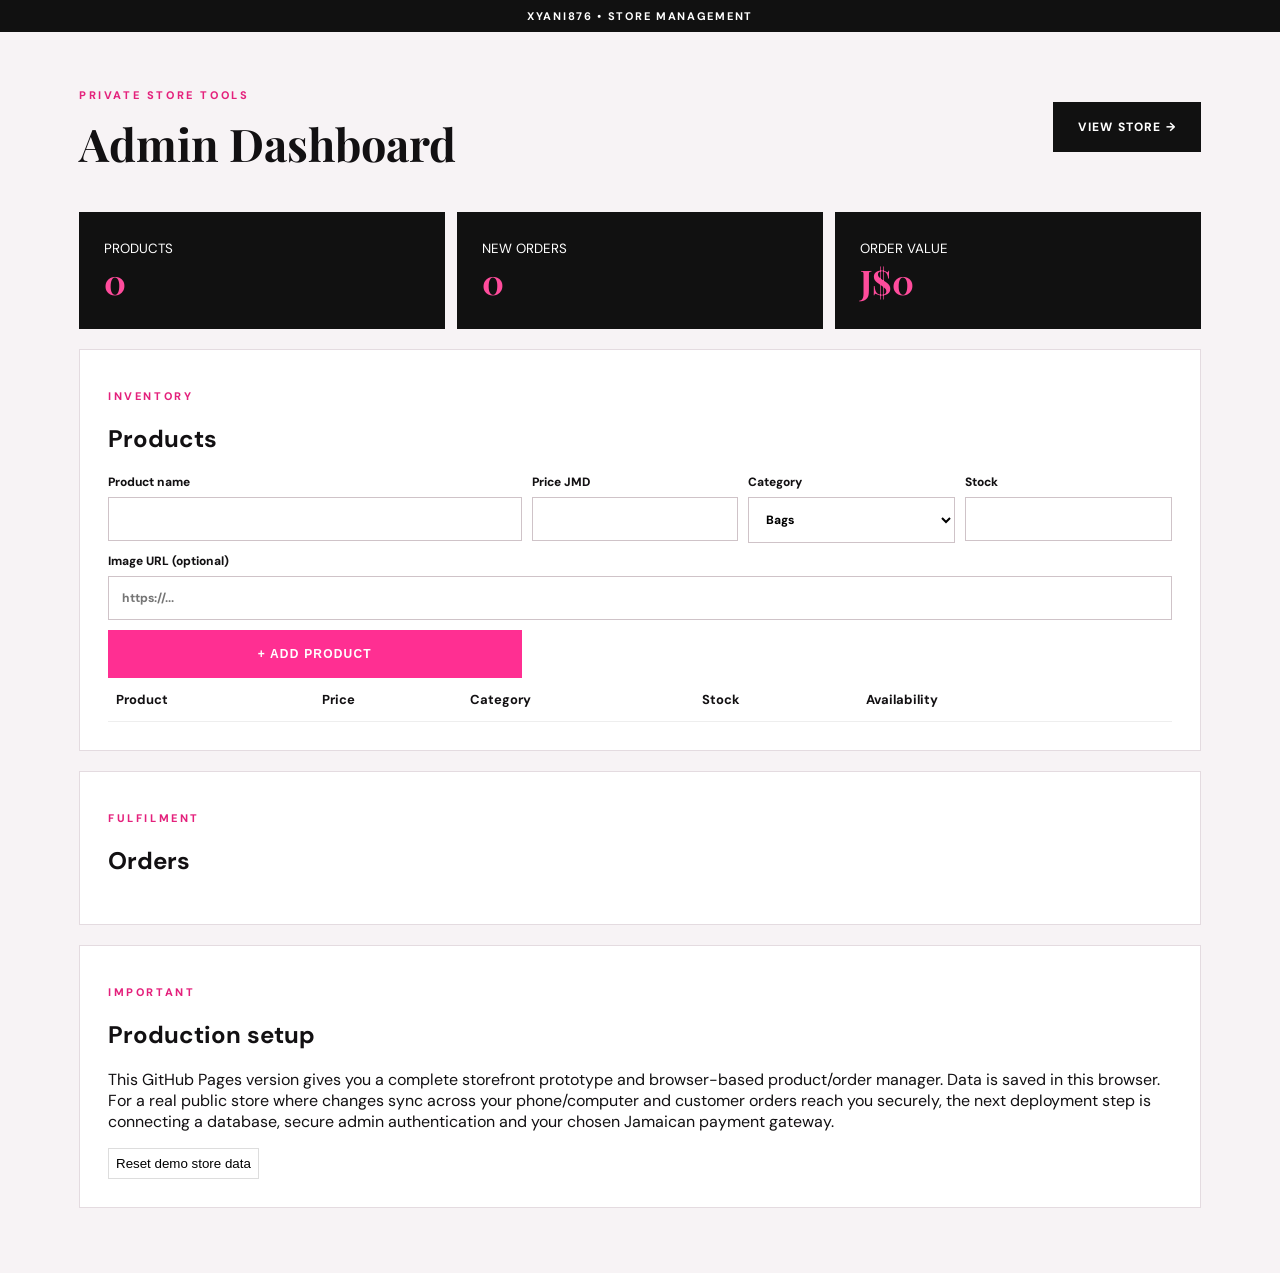
==== admin.html @ e8bf7998 "Add product and order admin dashboard" ====
<!doctype html><html lang="en"><head><meta charset="utf-8"><meta name="viewport" content="width=device-width,initial-scale=1"><title>XYANI876 Store Admin</title><link rel="stylesheet" href="styles.css"><style>body{background:#f7f3f5}.admin{max-width:1250px;margin:auto;padding:45px 5vw}.adminbar{display:flex;justify-content:space-between;align-items:center;margin-bottom:35px}.admin h1{font:700 45px 'Playfair Display';margin:4px 0}.panel{background:#fff;padding:28px;margin:20px 0;border:1px solid #e4dbe0}.stats{display:grid;grid-template-columns:repeat(3,1fr);gap:12px}.stat{background:#111;color:#fff;padding:25px}.stat b{display:block;font:700 34px 'Playfair Display';color:#ff4c9c}.admin table{width:100%;border-collapse:collapse}.admin th,.admin td{text-align:left;padding:13px 8px;border-bottom:1px solid #eee;font-size:13px}.admin button{cursor:pointer}.pink{background:#ff2f92!important}.danger{background:#fff;border:1px solid #ddd;padding:7px}.status{padding:5px 8px;background:#ffe1ed;font-size:10px;font-weight:800}.product-form{display:grid;grid-template-columns:2fr 1fr 1fr 1fr;gap:10px}.product-form label{margin:0}.orders .order{border:1px solid #eee;margin:12px 0;padding:18px}.order-head{display:flex;justify-content:space-between;gap:10px}.order-items{font-size:12px;color:#555}.order select{width:auto}@media(max-width:700px){.stats,.product-form{grid-template-columns:1fr}.tablewrap{overflow:auto}.adminbar{align-items:start;gap:20px;flex-direction:column}}</style></head><body><div class="announcement">XYANI876 • STORE MANAGEMENT</div><div class="admin"><div class="adminbar"><div><p class="eyebrow">PRIVATE STORE TOOLS</p><h1>Admin Dashboard</h1></div><a class="btn" href="index.html">VIEW STORE →</a></div><div class="stats"><div class="stat"><small>PRODUCTS</small><b id="productStat">0</b></div><div class="stat"><small>NEW ORDERS</small><b id="orderStat">0</b></div><div class="stat"><small>ORDER VALUE</small><b id="valueStat">J$0</b></div></div><section class="panel"><p class="eyebrow">INVENTORY</p><h2>Products</h2><form id="productForm" class="product-form"><label>Product name<input name="name" required></label><label>Price JMD<input name="price" type="number" min="0" required></label><label>Category<select name="category"><option>Bags</option><option>Accessories</option></select></label><label>Stock<input name="stock" type="number" min="0" required></label><label style="grid-column:1/-1">Image URL (optional)<input name="image" placeholder="https://..."></label><button class="btn pink" type="submit">+ ADD PRODUCT</button></form><div class="tablewrap"><table><thead><tr><th>Product</th><th>Price</th><th>Category</th><th>Stock</th><th>Availability</th><th></th></tr></thead><tbody id="productRows"></tbody></table></div></section><section class="panel orders"><p class="eyebrow">FULFILMENT</p><h2>Orders</h2><div id="orders"></div></section><section class="panel"><p class="eyebrow">IMPORTANT</p><h2>Production setup</h2><p>This GitHub Pages version gives you a complete storefront prototype and browser-based product/order manager. Data is saved in this browser. For a real public store where changes sync across your phone/computer and customer orders reach you securely, the next deployment step is connecting a database, secure admin authentication and your chosen Jamaican payment gateway.</p><button id="reset" class="danger">Reset demo store data</button></section></div><script src="admin.js"></script></body></html>
---- styles.css ----
@import url('https://fonts.googleapis.com/css2?family=DM+Sans:wght@400;500;600;700&family=Playfair+Display:ital,wght@0,700;1,700&display=swap');*{box-sizing:border-box}html{scroll-behavior:smooth}body{margin:0;background:#fff8fb;color:#121012;font-family:'DM Sans',sans-serif}.announcement{background:#111;color:#fff;text-align:center;padding:9px;font-size:11px;font-weight:700;letter-spacing:1.7px}header{height:82px;display:flex;align-items:center;justify-content:space-between;padding:0 5vw;border-bottom:1px solid #eadde3;background:rgba(255,248,251,.92);backdrop-filter:blur(16px);position:sticky;top:0;z-index:20}.brand{text-decoration:none;color:#111;display:flex;flex-direction:column;line-height:.9}.brand span{font-family:'Playfair Display';font-style:italic;font-size:25px;font-weight:700}.brand small{font-size:8px;letter-spacing:5px;color:#ff2f92;margin-top:8px}nav{display:flex;gap:32px}nav a,footer a{color:inherit;text-decoration:none;font-size:13px;font-weight:700}.iconbtn{border:1px solid #111;background:transparent;border-radius:99px;padding:11px 18px;font-weight:700}.iconbtn b{background:#ff2f92;color:white;border-radius:50%;padding:3px 7px;margin-left:5px}.hero{min-height:670px;display:grid;grid-template-columns:1fr 1fr;overflow:hidden;background:linear-gradient(115deg,#fff7fa 0 52%,#ffc3dd 52%);position:relative}.hero-copy{padding:120px 8vw;z-index:2}.eyebrow{font-size:11px;font-weight:800;letter-spacing:2.6px;color:#e4217c}.hero h1{font-family:'Playfair Display';font-size:clamp(65px,8vw,120px);line-height:.78;margin:24px 0 38px;letter-spacing:-6px}.hero h1 em{color:#ff2f92}.hero-copy>p:not(.eyebrow){max-width:480px;font-size:17px;line-height:1.7}.btn{display:inline-block;background:#111;color:#fff;text-decoration:none;border:0;padding:17px 25px;font-weight:800;font-size:12px;letter-spacing:1.2px;cursor:pointer}.btn:hover{background:#ff2f92}.hero-art{display:flex;align-items:center;justify-content:center;position:relative}.orb{width:460px;height:460px;border-radius:50%;background:linear-gradient(145deg,#ff69ac,#f70b76);box-shadow:0 40px 100px #c5146060}.bag-graphic{width:290px;height:240px;border-radius:28px 28px 70px 70px;background:#111;color:#ff2f92;position:absolute;display:flex;align-items:center;justify-content:center;font-family:'Playfair Display';font-style:italic;font-size:80px;box-shadow:0 30px 50px #5c002f55;transform:rotate(-8deg)}.bag-graphic:before{content:'';position:absolute;width:145px;height:90px;border:18px solid #111;border-bottom:0;border-radius:90px 90px 0 0;top:-80px}.float-tag{position:absolute;right:8%;top:18%;background:#fff;border-radius:50%;width:110px;height:110px;display:flex;align-items:center;justify-content:center;text-align:center;font-weight:900;font-size:12px;transform:rotate(10deg)}.ticker{background:#ff2f92;color:white;overflow:hidden;padding:15px 0;white-space:nowrap;font-family:'Playfair Display';font-style:italic;font-size:20px}.ticker div{animation:move 18s linear infinite}@keyframes move{to{transform:translateX(-50%)}}.shop,.delivery,.feature,.about{padding:100px 7vw}.section-head{display:flex;align-items:end;justify-content:space-between;margin-bottom:45px}.section-head h2,.delivery h2,.feature h2,.about h2{font-family:'Playfair Display';font-size:clamp(38px,5vw,66px);margin:8px 0}.filters{display:flex;gap:8px}.chip{border:1px solid #d9cbd1;border-radius:99px;padding:10px 16px;background:white;cursor:pointer}.chip.active{background:#111;color:#fff}.product-grid{display:grid;grid-template-columns:repeat(4,1fr);gap:22px}.product-card{position:relative}.product-image{height:390px;background:linear-gradient(145deg,#ffe1ed,#f7b3d1);display:flex;align-items:center;justify-content:center;overflow:hidden;position:relative}.product-image img{width:100%;height:100%;object-fit:cover}.placeholder-bag{width:160px;height:125px;background:#111;border-radius:15px 15px 45px 45px;color:#ff2f92;display:grid;place-items:center;font:italic 45px 'Playfair Display';box-shadow:0 20px 35px #a02d6055}.product-info{padding:17px 2px}.product-info h3{font:700 21px 'Playfair Display';margin:0 0 6px}.product-meta{display:flex;justify-content:space-between;align-items:center}.product-price{font-weight:800}.add{border:0;background:#111;color:#fff;border-radius:50%;width:38px;height:38px;font-size:20px;cursor:pointer}.badge{position:absolute;top:12px;left:12px;background:#fff;padding:7px 10px;font-size:10px;font-weight:900;letter-spacing:1px;z-index:2}.sold .product-image{filter:grayscale(1);opacity:.65}.sold .add{background:#aaa;cursor:not-allowed}.feature{background:#111;color:#fff;display:grid;grid-template-columns:.8fr 1.2fr;gap:80px}.feature .eyebrow{color:#ff63aa}.feature-grid{display:grid;grid-template-columns:repeat(3,1fr);gap:18px}.feature article{border-top:1px solid #555;padding-top:25px}.feature article b{color:#ff2f92}.feature article h3{font-family:'Playfair Display';font-size:24px}.feature article p{color:#bbb;line-height:1.6}.delivery{text-align:center}.delivery>h2{margin-bottom:50px}.delivery-cards{display:grid;grid-template-columns:repeat(3,1fr);gap:18px;text-align:left}.delivery-cards>div{background:#fff;border:1px solid #eadde3;padding:38px;min-height:220px}.delivery-cards span{font-size:30px}.delivery-cards h3{font-family:'Playfair Display';font-size:25px}.delivery-cards p{color:#655c60;line-height:1.6}.about{background:#ffd1e4;display:grid;grid-template-columns:.8fr 1.2fr;gap:8vw;align-items:center}.bigmark{font:italic 150px 'Playfair Display';color:#ff2f92;text-shadow:8px 8px 0 #111}.about p:not(.eyebrow){line-height:1.8;max-width:700px}.textlink{color:#111;font-weight:800;font-size:12px}footer{padding:45px 7vw;background:#ff2f92;color:#fff;display:flex;align-items:center;justify-content:space-between}.drawer{position:fixed;right:-480px;top:0;width:min(460px,100%);height:100vh;background:#fff;z-index:50;transition:.35s;padding:28px;display:flex;flex-direction:column}.drawer.open{right:0}.drawer-head{display:flex;justify-content:space-between;align-items:center;border-bottom:1px solid #ddd}.drawer-head h2{font-family:'Playfair Display';font-size:35px}.drawer-head button,.modal-close{border:0;background:none;font-size:32px;cursor:pointer}.overlay{position:fixed;inset:0;background:#0008;z-index:40;opacity:0;pointer-events:none;transition:.3s}.overlay.open{opacity:1;pointer-events:auto}#cartItems{overflow:auto;flex:1}.cart-item{display:grid;grid-template-columns:70px 1fr auto;gap:14px;padding:18px 0;border-bottom:1px solid #eee}.cart-thumb{background:#ffd1e4;height:70px;display:grid;place-items:center;font-family:'Playfair Display';font-weight:700}.cart-item h4{margin:5px 0}.cart-item small{color:#777}.remove{border:0;background:none;cursor:pointer}.cart-bottom{border-top:1px solid #ddd;padding-top:20px}.total{display:flex;justify-content:space-between;font-size:20px;margin-bottom:18px}.wide{width:100%}dialog{border:0;padding:0;width:min(720px,94%);max-height:92vh;overflow:auto;box-shadow:0 30px 100px #0005}dialog::backdrop{background:#000b}#checkoutContent{padding:40px}.modal-close{position:absolute;right:20px;top:15px}#checkoutContent h2{font:700 42px 'Playfair Display';margin:5px 0 25px}label{display:block;font-size:12px;font-weight:800;margin:14px 0}input,select,textarea{width:100%;margin-top:7px;padding:13px;border:1px solid #cfc3c8;background:white;font:inherit}.two{display:grid;grid-template-columns:1fr 1fr;gap:12px}.hidden{display:none}.checkout-summary{background:#fff3f8;padding:15px;margin:18px 0;font-size:13px}.fine{font-size:10px;color:#777;line-height:1.5}.toast{position:fixed;bottom:25px;left:50%;transform:translate(-50%,100px);background:#111;color:#fff;padding:13px 20px;z-index:100;transition:.3s}.toast.show{transform:translate(-50%,0)}@media(max-width:900px){nav{display:none}.hero{grid-template-columns:1fr;background:linear-gradient(#fff7fa 0 55%,#ffc3dd 55%)}.hero-copy{padding:70px 7vw 45px}.hero-art{height:430px}.orb{width:320px;height:320px}.bag-graphic{width:220px;height:180px}.product-grid{grid-template-columns:repeat(2,1fr)}.product-image{height:300px}.feature,.about{grid-template-columns:1fr}.feature-grid,.delivery-cards{grid-template-columns:1fr}.bigmark{font-size:100px}.section-head{align-items:start;flex-direction:column;gap:20px}footer{gap:25px;flex-direction:column;text-align:center}}@media(max-width:520px){header{height:68px}.hero h1{font-size:64px;letter-spacing:-4px}.hero-art{height:360px}.product-grid{gap:10px}.product-image{height:235px}.product-info h3{font-size:17px}.shop,.delivery,.feature,.about{padding:70px 5vw}.two{grid-template-columns:1fr}#checkoutContent{padding:30px 20px}.filters{overflow:auto;width:100%}}
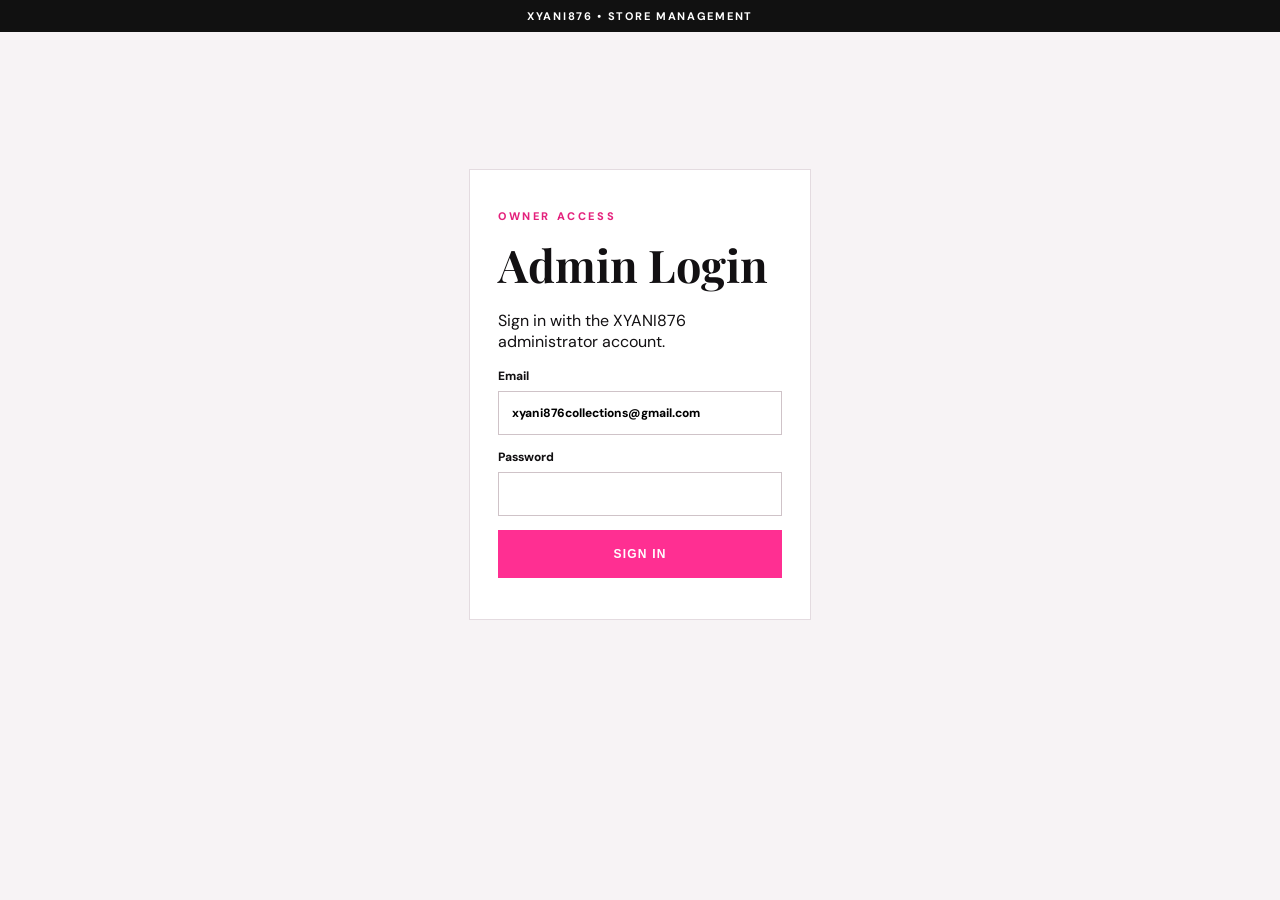
==== commit 63e87e7c: "Add secure Supabase admin login UI" ====
--- a/admin.html
+++ b/admin.html
@@ -1 +1 @@
-<!doctype html><html lang="en"><head><meta charset="utf-8"><meta name="viewport" content="width=device-width,initial-scale=1"><title>XYANI876 Store Admin</title><link rel="stylesheet" href="styles.css"><style>body{background:#f7f3f5}.admin{max-width:1250px;margin:auto;padding:45px 5vw}.adminbar{display:flex;justify-content:space-between;align-items:center;margin-bottom:35px}.admin h1{font:700 45px 'Playfair Display';margin:4px 0}.panel{background:#fff;padding:28px;margin:20px 0;border:1px solid #e4dbe0}.stats{display:grid;grid-template-columns:repeat(3,1fr);gap:12px}.stat{background:#111;color:#fff;padding:25px}.stat b{display:block;font:700 34px 'Playfair Display';color:#ff4c9c}.admin table{width:100%;border-collapse:collapse}.admin th,.admin td{text-align:left;padding:13px 8px;border-bottom:1px solid #eee;font-size:13px}.admin button{cursor:pointer}.pink{background:#ff2f92!important}.danger{background:#fff;border:1px solid #ddd;padding:7px}.status{padding:5px 8px;background:#ffe1ed;font-size:10px;font-weight:800}.product-form{display:grid;grid-template-columns:2fr 1fr 1fr 1fr;gap:10px}.product-form label{margin:0}.orders .order{border:1px solid #eee;margin:12px 0;padding:18px}.order-head{display:flex;justify-content:space-between;gap:10px}.order-items{font-size:12px;color:#555}.order select{width:auto}@media(max-width:700px){.stats,.product-form{grid-template-columns:1fr}.tablewrap{overflow:auto}.adminbar{align-items:start;gap:20px;flex-direction:column}}</style></head><body><div class="announcement">XYANI876 • STORE MANAGEMENT</div><div class="admin"><div class="adminbar"><div><p class="eyebrow">PRIVATE STORE TOOLS</p><h1>Admin Dashboard</h1></div><a class="btn" href="index.html">VIEW STORE →</a></div><div class="stats"><div class="stat"><small>PRODUCTS</small><b id="productStat">0</b></div><div class="stat"><small>NEW ORDERS</small><b id="orderStat">0</b></div><div class="stat"><small>ORDER VALUE</small><b id="valueStat">J$0</b></div></div><section class="panel"><p class="eyebrow">INVENTORY</p><h2>Products</h2><form id="productForm" class="product-form"><label>Product name<input name="name" required></label><label>Price JMD<input name="price" type="number" min="0" required></label><label>Category<select name="category"><option>Bags</option><option>Accessories</option></select></label><label>Stock<input name="stock" type="number" min="0" required></label><label style="grid-column:1/-1">Image URL (optional)<input name="image" placeholder="https://..."></label><button class="btn pink" type="submit">+ ADD PRODUCT</button></form><div class="tablewrap"><table><thead><tr><th>Product</th><th>Price</th><th>Category</th><th>Stock</th><th>Availability</th><th></th></tr></thead><tbody id="productRows"></tbody></table></div></section><section class="panel orders"><p class="eyebrow">FULFILMENT</p><h2>Orders</h2><div id="orders"></div></section><section class="panel"><p class="eyebrow">IMPORTANT</p><h2>Production setup</h2><p>This GitHub Pages version gives you a complete storefront prototype and browser-based product/order manager. Data is saved in this browser. For a real public store where changes sync across your phone/computer and customer orders reach you securely, the next deployment step is connecting a database, secure admin authentication and your chosen Jamaican payment gateway.</p><button id="reset" class="danger">Reset demo store data</button></section></div><script src="admin.js"></script></body></html>+<!doctype html><html lang="en"><head><meta charset="utf-8"><meta name="viewport" content="width=device-width,initial-scale=1"><title>XYANI876 Store Admin</title><link rel="stylesheet" href="styles.css"><style>body{background:#f7f3f5}.admin{max-width:1250px;margin:auto;padding:45px 5vw}.adminbar{display:flex;justify-content:space-between;align-items:center;margin-bottom:35px}.admin h1{font:700 45px 'Playfair Display';margin:4px 0}.panel{background:#fff;padding:28px;margin:20px 0;border:1px solid #e4dbe0}.stats{display:grid;grid-template-columns:repeat(3,1fr);gap:12px}.stat{background:#111;color:#fff;padding:25px}.stat b{display:block;font:700 34px 'Playfair Display';color:#ff4c9c}.admin table{width:100%;border-collapse:collapse}.admin th,.admin td{text-align:left;padding:13px 8px;border-bottom:1px solid #eee;font-size:13px}.admin button{cursor:pointer}.pink{background:#ff2f92!important}.danger{background:#fff;border:1px solid #ddd;padding:7px}.status{padding:5px 8px;background:#ffe1ed;font-size:10px;font-weight:800}.product-form{display:grid;grid-template-columns:2fr 1fr 1fr 1fr;gap:10px}.product-form label{margin:0}.orders .order{border:1px solid #eee;margin:12px 0;padding:18px}.order-head{display:flex;justify-content:space-between;gap:10px}.order-items{font-size:12px;color:#555}.order select{width:auto}.login{max-width:470px;margin:8vh auto}.hidden-admin{display:none}.session{display:flex;gap:12px;align-items:center;flex-wrap:wrap}.error{color:#b0004f;font-size:13px}@media(max-width:700px){.stats,.product-form{grid-template-columns:1fr}.tablewrap{overflow:auto}.adminbar{align-items:start;gap:20px;flex-direction:column}}</style></head><body><div class="announcement">XYANI876 • STORE MANAGEMENT</div><section id="loginView" class="admin login"><div class="panel"><p class="eyebrow">OWNER ACCESS</p><h1>Admin Login</h1><p>Sign in with the XYANI876 administrator account.</p><form id="loginForm"><label>Email<input name="email" type="email" value="xyani876collections@gmail.com" required></label><label>Password<input name="password" type="password" required></label><button class="btn pink wide" type="submit">SIGN IN</button><p id="loginError" class="error"></p></form></div></section><div id="adminView" class="admin hidden-admin"><div class="adminbar"><div><p class="eyebrow">PRIVATE STORE TOOLS</p><h1>Admin Dashboard</h1><div class="session"><small id="adminEmail"></small><button id="logout" class="danger">Sign out</button></div></div><a class="btn" href="index.html">VIEW STORE →</a></div><div class="stats"><div class="stat"><small>PRODUCTS</small><b id="productStat">0</b></div><div class="stat"><small>NEW ORDERS</small><b id="orderStat">0</b></div><div class="stat"><small>ORDER VALUE</small><b id="valueStat">J$0</b></div></div><section class="panel"><p class="eyebrow">LIVE INVENTORY</p><h2>Products</h2><form id="productForm" class="product-form"><label>Product name<input name="name" required></label><label>Price JMD<input name="price" type="number" min="0" required></label><label>Category<select name="category"><option>Bags</option><option>Accessories</option></select></label><label>Stock<input name="stock" type="number" min="0" required></label><label style="grid-column:1/-1">Image URL<input name="image" placeholder="https://..."></label><button class="btn pink" type="submit">+ ADD PRODUCT</button></form><div class="tablewrap"><table><thead><tr><th>Product</th><th>Price</th><th>Category</th><th>Stock</th><th>Availability</th><th></th></tr></thead><tbody id="productRows"></tbody></table></div></section><section class="panel orders"><p class="eyebrow">LIVE FULFILMENT</p><h2>Orders</h2><div id="orders"></div></section></div><script src="admin.js"></script></body></html>
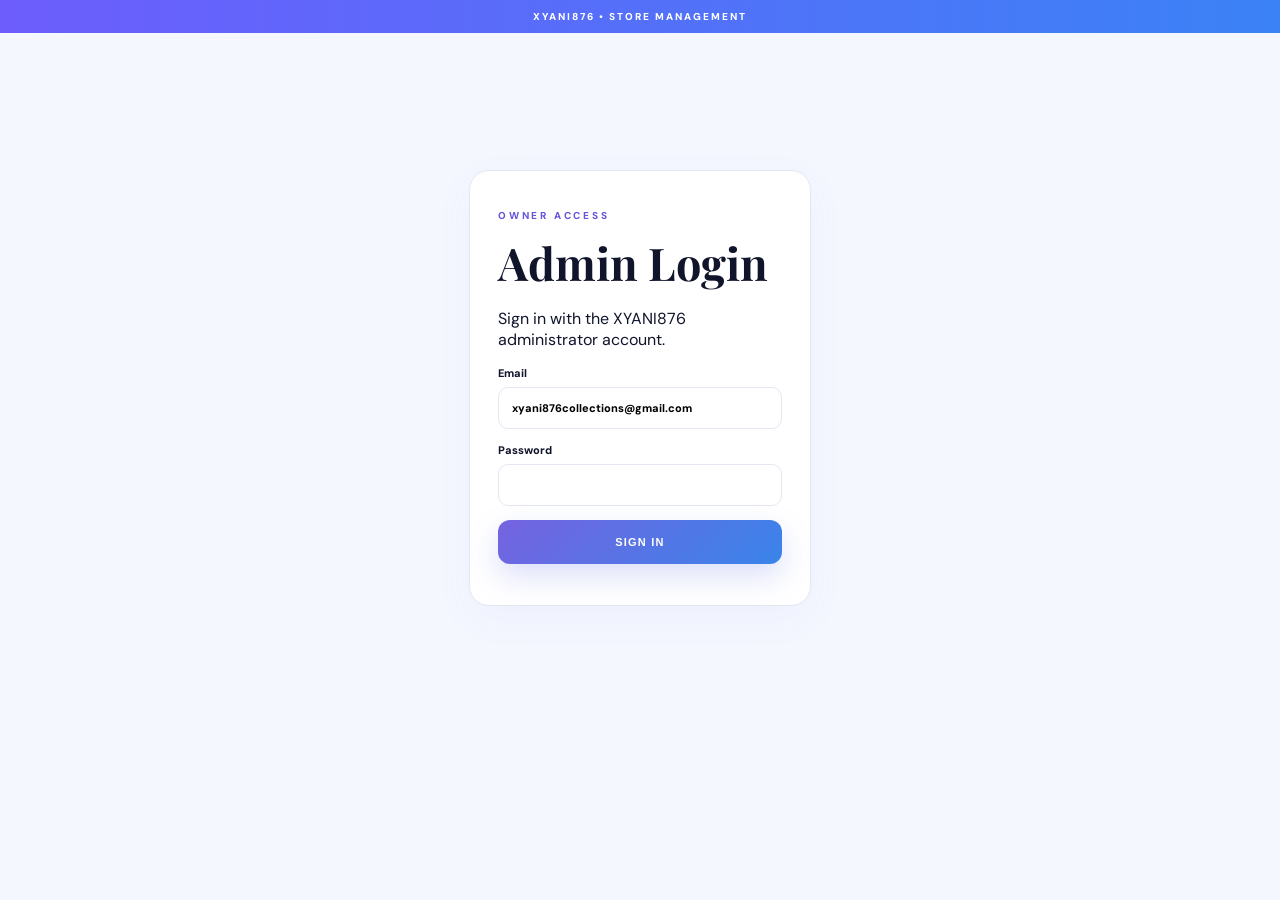
==== commit e368565b: "Add product image upload interface" ====
--- a/admin.html
+++ b/admin.html
@@ -1 +1 @@
-<!doctype html><html lang="en"><head><meta charset="utf-8"><meta name="viewport" content="width=device-width,initial-scale=1"><title>XYANI876 Store Admin</title><link rel="stylesheet" href="styles.css"><style>body{background:#f7f3f5}.admin{max-width:1250px;margin:auto;padding:45px 5vw}.adminbar{display:flex;justify-content:space-between;align-items:center;margin-bottom:35px}.admin h1{font:700 45px 'Playfair Display';margin:4px 0}.panel{background:#fff;padding:28px;margin:20px 0;border:1px solid #e4dbe0}.stats{display:grid;grid-template-columns:repeat(3,1fr);gap:12px}.stat{background:#111;color:#fff;padding:25px}.stat b{display:block;font:700 34px 'Playfair Display';color:#ff4c9c}.admin table{width:100%;border-collapse:collapse}.admin th,.admin td{text-align:left;padding:13px 8px;border-bottom:1px solid #eee;font-size:13px}.admin button{cursor:pointer}.pink{background:#ff2f92!important}.danger{background:#fff;border:1px solid #ddd;padding:7px}.status{padding:5px 8px;background:#ffe1ed;font-size:10px;font-weight:800}.product-form{display:grid;grid-template-columns:2fr 1fr 1fr 1fr;gap:10px}.product-form label{margin:0}.orders .order{border:1px solid #eee;margin:12px 0;padding:18px}.order-head{display:flex;justify-content:space-between;gap:10px}.order-items{font-size:12px;color:#555}.order select{width:auto}.login{max-width:470px;margin:8vh auto}.hidden-admin{display:none}.session{display:flex;gap:12px;align-items:center;flex-wrap:wrap}.error{color:#b0004f;font-size:13px}@media(max-width:700px){.stats,.product-form{grid-template-columns:1fr}.tablewrap{overflow:auto}.adminbar{align-items:start;gap:20px;flex-direction:column}}</style></head><body><div class="announcement">XYANI876 • STORE MANAGEMENT</div><section id="loginView" class="admin login"><div class="panel"><p class="eyebrow">OWNER ACCESS</p><h1>Admin Login</h1><p>Sign in with the XYANI876 administrator account.</p><form id="loginForm"><label>Email<input name="email" type="email" value="xyani876collections@gmail.com" required></label><label>Password<input name="password" type="password" required></label><button class="btn pink wide" type="submit">SIGN IN</button><p id="loginError" class="error"></p></form></div></section><div id="adminView" class="admin hidden-admin"><div class="adminbar"><div><p class="eyebrow">PRIVATE STORE TOOLS</p><h1>Admin Dashboard</h1><div class="session"><small id="adminEmail"></small><button id="logout" class="danger">Sign out</button></div></div><a class="btn" href="index.html">VIEW STORE →</a></div><div class="stats"><div class="stat"><small>PRODUCTS</small><b id="productStat">0</b></div><div class="stat"><small>NEW ORDERS</small><b id="orderStat">0</b></div><div class="stat"><small>ORDER VALUE</small><b id="valueStat">J$0</b></div></div><section class="panel"><p class="eyebrow">LIVE INVENTORY</p><h2>Products</h2><form id="productForm" class="product-form"><label>Product name<input name="name" required></label><label>Price JMD<input name="price" type="number" min="0" required></label><label>Category<select name="category"><option>Bags</option><option>Accessories</option></select></label><label>Stock<input name="stock" type="number" min="0" required></label><label style="grid-column:1/-1">Image URL<input name="image" placeholder="https://..."></label><button class="btn pink" type="submit">+ ADD PRODUCT</button></form><div class="tablewrap"><table><thead><tr><th>Product</th><th>Price</th><th>Category</th><th>Stock</th><th>Availability</th><th></th></tr></thead><tbody id="productRows"></tbody></table></div></section><section class="panel orders"><p class="eyebrow">LIVE FULFILMENT</p><h2>Orders</h2><div id="orders"></div></section></div><script src="admin.js"></script></body></html>+<!doctype html><html lang="en"><head><meta charset="utf-8"><meta name="viewport" content="width=device-width,initial-scale=1"><title>XYANI876 Store Admin</title><link rel="stylesheet" href="styles.css"><style>body{background:#f5f7ff}.admin{max-width:1250px;margin:auto;padding:45px 5vw}.adminbar{display:flex;justify-content:space-between;align-items:center;margin-bottom:35px}.admin h1{font:700 45px 'Playfair Display';margin:4px 0}.panel{background:#fff;padding:28px;margin:20px 0;border:1px solid #e4e6f4;border-radius:20px;box-shadow:0 12px 40px #5969cf0c}.stats{display:grid;grid-template-columns:repeat(3,1fr);gap:12px}.stat{background:linear-gradient(135deg,#171b39,#283461);color:#fff;padding:25px;border-radius:16px}.stat b{display:block;font:700 34px 'Playfair Display';color:#b7a7ff}.admin table{width:100%;border-collapse:collapse}.admin th,.admin td{text-align:left;padding:13px 8px;border-bottom:1px solid #eee;font-size:13px}.admin button{cursor:pointer}.pink{background:linear-gradient(135deg,#7663e1,#3984e9)!important}.danger{background:#fff;border:1px solid #ddd;padding:7px;border-radius:7px}.status{padding:5px 8px;background:#e9e4ff;font-size:10px;font-weight:800}.product-form{display:grid;grid-template-columns:2fr 1fr 1fr 1fr;gap:10px}.product-form label{margin:0}.image-field{grid-column:1/-1;background:#f5f4ff;border:1px dashed #9b8de8;border-radius:15px;padding:18px}.image-field input{background:#fff}.preview-wrap{display:none;margin-top:14px;align-items:center;gap:15px}.preview-wrap.show{display:flex}.preview-wrap img{width:110px;height:110px;object-fit:cover;border-radius:14px;border:1px solid #ddd}.upload-note{font-size:11px;color:#69708d;font-weight:500}.product-thumb{width:48px;height:48px;object-fit:cover;border-radius:9px;vertical-align:middle;margin-right:10px;background:#ede9fe}.orders .order{border:1px solid #eee;margin:12px 0;padding:18px;border-radius:12px}.order-head{display:flex;justify-content:space-between;gap:10px}.order-items{font-size:12px;color:#555}.order select{width:auto}.login{max-width:470px;margin:8vh auto}.hidden-admin{display:none}.session{display:flex;gap:12px;align-items:center;flex-wrap:wrap}.error{color:#b0004f;font-size:13px}@media(max-width:700px){.stats,.product-form{grid-template-columns:1fr}.image-field{grid-column:1}.tablewrap{overflow:auto}.adminbar{align-items:start;gap:20px;flex-direction:column}}</style></head><body><div class="announcement">XYANI876 • STORE MANAGEMENT</div><section id="loginView" class="admin login"><div class="panel"><p class="eyebrow">OWNER ACCESS</p><h1>Admin Login</h1><p>Sign in with the XYANI876 administrator account.</p><form id="loginForm"><label>Email<input name="email" type="email" value="xyani876collections@gmail.com" required></label><label>Password<input name="password" type="password" required></label><button class="btn pink wide" type="submit">SIGN IN</button><p id="loginError" class="error"></p></form></div></section><div id="adminView" class="admin hidden-admin"><div class="adminbar"><div><p class="eyebrow">PRIVATE STORE TOOLS</p><h1>Admin Dashboard</h1><div class="session"><small id="adminEmail"></small><button id="logout" class="danger">Sign out</button></div></div><a class="btn" href="index.html">VIEW STORE →</a></div><div class="stats"><div class="stat"><small>PRODUCTS</small><b id="productStat">0</b></div><div class="stat"><small>NEW ORDERS</small><b id="orderStat">0</b></div><div class="stat"><small>ORDER VALUE</small><b id="valueStat">J$0</b></div></div><section class="panel"><p class="eyebrow">LIVE INVENTORY</p><h2>Products</h2><form id="productForm" class="product-form"><label>Product name<input name="name" required></label><label>Price JMD<input name="price" type="number" min="0" required></label><label>Category<select name="category"><option>Bags</option><option>Accessories</option></select></label><label>Stock<input name="stock" type="number" min="0" required></label><label class="image-field">Product photo<input id="productImage" name="photo" type="file" accept="image/jpeg,image/png,image/webp"><span class="upload-note">Choose a JPG, PNG or WebP photo from your phone or computer. Maximum 5 MB.</span><div id="imagePreview" class="preview-wrap"><img id="previewImg" alt="Product preview"><span>Photo ready to upload ✓</span></div></label><label style="grid-column:1/-1">Or use an Image URL (optional)<input name="image" placeholder="https://..."></label><button class="btn pink" type="submit">+ ADD PRODUCT</button></form><div class="tablewrap"><table><thead><tr><th>Product</th><th>Price</th><th>Category</th><th>Stock</th><th>Availability</th><th></th></tr></thead><tbody id="productRows"></tbody></table></div></section><section class="panel orders"><p class="eyebrow">LIVE FULFILMENT</p><h2>Orders</h2><div id="orders"></div></section></div><script src="admin.js?v=20261001-uploads1"></script></body></html>
--- a/styles.css
+++ b/styles.css
@@ -1 +1 @@
-@import url('https://fonts.googleapis.com/css2?family=DM+Sans:wght@400;500;600;700&family=Playfair+Display:ital,wght@0,700;1,700&display=swap');*{box-sizing:border-box}html{scroll-behavior:smooth}body{margin:0;background:#fff8fb;color:#121012;font-family:'DM Sans',sans-serif}.announcement{background:#111;color:#fff;text-align:center;padding:9px;font-size:11px;font-weight:700;letter-spacing:1.7px}header{height:82px;display:flex;align-items:center;justify-content:space-between;padding:0 5vw;border-bottom:1px solid #eadde3;background:rgba(255,248,251,.92);backdrop-filter:blur(16px);position:sticky;top:0;z-index:20}.brand{text-decoration:none;color:#111;display:flex;flex-direction:column;line-height:.9}.brand span{font-family:'Playfair Display';font-style:italic;font-size:25px;font-weight:700}.brand small{font-size:8px;letter-spacing:5px;color:#ff2f92;margin-top:8px}nav{display:flex;gap:32px}nav a,footer a{color:inherit;text-decoration:none;font-size:13px;font-weight:700}.iconbtn{border:1px solid #111;background:transparent;border-radius:99px;padding:11px 18px;font-weight:700}.iconbtn b{background:#ff2f92;color:white;border-radius:50%;padding:3px 7px;margin-left:5px}.hero{min-height:670px;display:grid;grid-template-columns:1fr 1fr;overflow:hidden;background:linear-gradient(115deg,#fff7fa 0 52%,#ffc3dd 52%);position:relative}.hero-copy{padding:120px 8vw;z-index:2}.eyebrow{font-size:11px;font-weight:800;letter-spacing:2.6px;color:#e4217c}.hero h1{font-family:'Playfair Display';font-size:clamp(65px,8vw,120px);line-height:.78;margin:24px 0 38px;letter-spacing:-6px}.hero h1 em{color:#ff2f92}.hero-copy>p:not(.eyebrow){max-width:480px;font-size:17px;line-height:1.7}.btn{display:inline-block;background:#111;color:#fff;text-decoration:none;border:0;padding:17px 25px;font-weight:800;font-size:12px;letter-spacing:1.2px;cursor:pointer}.btn:hover{background:#ff2f92}.hero-art{display:flex;align-items:center;justify-content:center;position:relative}.orb{width:460px;height:460px;border-radius:50%;background:linear-gradient(145deg,#ff69ac,#f70b76);box-shadow:0 40px 100px #c5146060}.bag-graphic{width:290px;height:240px;border-radius:28px 28px 70px 70px;background:#111;color:#ff2f92;position:absolute;display:flex;align-items:center;justify-content:center;font-family:'Playfair Display';font-style:italic;font-size:80px;box-shadow:0 30px 50px #5c002f55;transform:rotate(-8deg)}.bag-graphic:before{content:'';position:absolute;width:145px;height:90px;border:18px solid #111;border-bottom:0;border-radius:90px 90px 0 0;top:-80px}.float-tag{position:absolute;right:8%;top:18%;background:#fff;border-radius:50%;width:110px;height:110px;display:flex;align-items:center;justify-content:center;text-align:center;font-weight:900;font-size:12px;transform:rotate(10deg)}.ticker{background:#ff2f92;color:white;overflow:hidden;padding:15px 0;white-space:nowrap;font-family:'Playfair Display';font-style:italic;font-size:20px}.ticker div{animation:move 18s linear infinite}@keyframes move{to{transform:translateX(-50%)}}.shop,.delivery,.feature,.about{padding:100px 7vw}.section-head{display:flex;align-items:end;justify-content:space-between;margin-bottom:45px}.section-head h2,.delivery h2,.feature h2,.about h2{font-family:'Playfair Display';font-size:clamp(38px,5vw,66px);margin:8px 0}.filters{display:flex;gap:8px}.chip{border:1px solid #d9cbd1;border-radius:99px;padding:10px 16px;background:white;cursor:pointer}.chip.active{background:#111;color:#fff}.product-grid{display:grid;grid-template-columns:repeat(4,1fr);gap:22px}.product-card{position:relative}.product-image{height:390px;background:linear-gradient(145deg,#ffe1ed,#f7b3d1);display:flex;align-items:center;justify-content:center;overflow:hidden;position:relative}.product-image img{width:100%;height:100%;object-fit:cover}.placeholder-bag{width:160px;height:125px;background:#111;border-radius:15px 15px 45px 45px;color:#ff2f92;display:grid;place-items:center;font:italic 45px 'Playfair Display';box-shadow:0 20px 35px #a02d6055}.product-info{padding:17px 2px}.product-info h3{font:700 21px 'Playfair Display';margin:0 0 6px}.product-meta{display:flex;justify-content:space-between;align-items:center}.product-price{font-weight:800}.add{border:0;background:#111;color:#fff;border-radius:50%;width:38px;height:38px;font-size:20px;cursor:pointer}.badge{position:absolute;top:12px;left:12px;background:#fff;padding:7px 10px;font-size:10px;font-weight:900;letter-spacing:1px;z-index:2}.sold .product-image{filter:grayscale(1);opacity:.65}.sold .add{background:#aaa;cursor:not-allowed}.feature{background:#111;color:#fff;display:grid;grid-template-columns:.8fr 1.2fr;gap:80px}.feature .eyebrow{color:#ff63aa}.feature-grid{display:grid;grid-template-columns:repeat(3,1fr);gap:18px}.feature article{border-top:1px solid #555;padding-top:25px}.feature article b{color:#ff2f92}.feature article h3{font-family:'Playfair Display';font-size:24px}.feature article p{color:#bbb;line-height:1.6}.delivery{text-align:center}.delivery>h2{margin-bottom:50px}.delivery-cards{display:grid;grid-template-columns:repeat(3,1fr);gap:18px;text-align:left}.delivery-cards>div{background:#fff;border:1px solid #eadde3;padding:38px;min-height:220px}.delivery-cards span{font-size:30px}.delivery-cards h3{font-family:'Playfair Display';font-size:25px}.delivery-cards p{color:#655c60;line-height:1.6}.about{background:#ffd1e4;display:grid;grid-template-columns:.8fr 1.2fr;gap:8vw;align-items:center}.bigmark{font:italic 150px 'Playfair Display';color:#ff2f92;text-shadow:8px 8px 0 #111}.about p:not(.eyebrow){line-height:1.8;max-width:700px}.textlink{color:#111;font-weight:800;font-size:12px}footer{padding:45px 7vw;background:#ff2f92;color:#fff;display:flex;align-items:center;justify-content:space-between}.drawer{position:fixed;right:-480px;top:0;width:min(460px,100%);height:100vh;background:#fff;z-index:50;transition:.35s;padding:28px;display:flex;flex-direction:column}.drawer.open{right:0}.drawer-head{display:flex;justify-content:space-between;align-items:center;border-bottom:1px solid #ddd}.drawer-head h2{font-family:'Playfair Display';font-size:35px}.drawer-head button,.modal-close{border:0;background:none;font-size:32px;cursor:pointer}.overlay{position:fixed;inset:0;background:#0008;z-index:40;opacity:0;pointer-events:none;transition:.3s}.overlay.open{opacity:1;pointer-events:auto}#cartItems{overflow:auto;flex:1}.cart-item{display:grid;grid-template-columns:70px 1fr auto;gap:14px;padding:18px 0;border-bottom:1px solid #eee}.cart-thumb{background:#ffd1e4;height:70px;display:grid;place-items:center;font-family:'Playfair Display';font-weight:700}.cart-item h4{margin:5px 0}.cart-item small{color:#777}.remove{border:0;background:none;cursor:pointer}.cart-bottom{border-top:1px solid #ddd;padding-top:20px}.total{display:flex;justify-content:space-between;font-size:20px;margin-bottom:18px}.wide{width:100%}dialog{border:0;padding:0;width:min(720px,94%);max-height:92vh;overflow:auto;box-shadow:0 30px 100px #0005}dialog::backdrop{background:#000b}#checkoutContent{padding:40px}.modal-close{position:absolute;right:20px;top:15px}#checkoutContent h2{font:700 42px 'Playfair Display';margin:5px 0 25px}label{display:block;font-size:12px;font-weight:800;margin:14px 0}input,select,textarea{width:100%;margin-top:7px;padding:13px;border:1px solid #cfc3c8;background:white;font:inherit}.two{display:grid;grid-template-columns:1fr 1fr;gap:12px}.hidden{display:none}.checkout-summary{background:#fff3f8;padding:15px;margin:18px 0;font-size:13px}.fine{font-size:10px;color:#777;line-height:1.5}.toast{position:fixed;bottom:25px;left:50%;transform:translate(-50%,100px);background:#111;color:#fff;padding:13px 20px;z-index:100;transition:.3s}.toast.show{transform:translate(-50%,0)}@media(max-width:900px){nav{display:none}.hero{grid-template-columns:1fr;background:linear-gradient(#fff7fa 0 55%,#ffc3dd 55%)}.hero-copy{padding:70px 7vw 45px}.hero-art{height:430px}.orb{width:320px;height:320px}.bag-graphic{width:220px;height:180px}.product-grid{grid-template-columns:repeat(2,1fr)}.product-image{height:300px}.feature,.about{grid-template-columns:1fr}.feature-grid,.delivery-cards{grid-template-columns:1fr}.bigmark{font-size:100px}.section-head{align-items:start;flex-direction:column;gap:20px}footer{gap:25px;flex-direction:column;text-align:center}}@media(max-width:520px){header{height:68px}.hero h1{font-size:64px;letter-spacing:-4px}.hero-art{height:360px}.product-grid{gap:10px}.product-image{height:235px}.product-info h3{font-size:17px}.shop,.delivery,.feature,.about{padding:70px 5vw}.two{grid-template-columns:1fr}#checkoutContent{padding:30px 20px}.filters{overflow:auto;width:100%}}+@import url('https://fonts.googleapis.com/css2?family=DM+Sans:wght@400;500;600;700;800&family=Playfair+Display:ital,wght@0,700;1,700&display=swap');:root{--ink:#11152b;--muted:#69708d;--lav:#a78bfa;--lav2:#ddd6fe;--blue:#3b82f6;--blue2:#bfdbfe;--ice:#f6f8ff;--line:#e5e7f3;--glass:rgba(255,255,255,.78)}*{box-sizing:border-box}html{scroll-behavior:smooth}body{margin:0;background:var(--ice);color:var(--ink);font-family:'DM Sans',sans-serif}.announcement{background:linear-gradient(90deg,#6d5dfc,#3b82f6);color:#fff;text-align:center;padding:10px;font-size:10px;font-weight:800;letter-spacing:2px}header{height:78px;display:flex;align-items:center;justify-content:space-between;padding:0 6vw;border-bottom:1px solid rgba(226,229,244,.8);background:rgba(248,250,255,.82);backdrop-filter:blur(22px);position:sticky;top:0;z-index:20}.brand{text-decoration:none;color:var(--ink);display:flex;flex-direction:column;line-height:.9}.brand span{font-family:'Playfair Display';font-style:italic;font-size:25px}.brand small{font-size:8px;letter-spacing:5px;color:#6d5dfc;margin-top:8px}nav{display:flex;gap:34px}nav a,footer a{color:inherit;text-decoration:none;font-size:12px;font-weight:700}.iconbtn{border:1px solid var(--line);background:#fff;border-radius:99px;padding:10px 17px;font-weight:800;box-shadow:0 6px 20px #6d5dfc12}.iconbtn b{background:linear-gradient(135deg,var(--lav),var(--blue));color:#fff;border-radius:50%;padding:3px 7px;margin-left:5px}.hero{min-height:680px;display:grid;grid-template-columns:1.05fr .95fr;overflow:hidden;background:radial-gradient(circle at 80% 30%,#c4b5fd 0,transparent 28%),radial-gradient(circle at 92% 80%,#93c5fd 0,transparent 30%),linear-gradient(135deg,#fafaff,#eef4ff);position:relative}.hero:after{content:'';position:absolute;inset:0;background-image:linear-gradient(#7c8bc30b 1px,transparent 1px),linear-gradient(90deg,#7c8bc30b 1px,transparent 1px);background-size:40px 40px;mask-image:linear-gradient(to right,transparent,#000)}.hero-copy{padding:125px 8vw;z-index:2}.eyebrow{font-size:10px;font-weight:800;letter-spacing:2.8px;color:#6556d9}.hero h1{font-family:'Playfair Display';font-size:clamp(64px,8vw,116px);line-height:.82;margin:24px 0 38px;letter-spacing:-5px}.hero h1 em{background:linear-gradient(100deg,#8066e8,#3388ee);-webkit-background-clip:text;color:transparent}.hero-copy>p:not(.eyebrow){max-width:490px;font-size:16px;line-height:1.8;color:var(--muted)}.btn{display:inline-block;background:linear-gradient(135deg,#7462df,#347fe7);color:#fff;text-decoration:none;border:0;border-radius:12px;padding:16px 24px;font-weight:800;font-size:11px;letter-spacing:1.2px;cursor:pointer;box-shadow:0 12px 30px #5369e536;transition:.2s}.btn:hover{transform:translateY(-2px);box-shadow:0 16px 35px #5369e54c}.hero-art{display:flex;align-items:center;justify-content:center;position:relative;z-index:2}.orb{width:470px;height:470px;border-radius:42% 58% 58% 42%/48% 40% 60% 52%;background:linear-gradient(145deg,#c4b5fd,#60a5fa);filter:saturate(.9);box-shadow:0 45px 100px #5969cf40;animation:float 6s ease-in-out infinite}@keyframes float{50%{transform:translateY(-12px) rotate(3deg)}}.bag-graphic{width:285px;height:230px;border-radius:32px 32px 65px 65px;background:linear-gradient(145deg,#171a35,#272d59);color:#b9a8ff;position:absolute;display:flex;align-items:center;justify-content:center;font:italic 78px 'Playfair Display';box-shadow:0 35px 65px #28305f55;transform:rotate(-7deg)}.bag-graphic:before{content:'';position:absolute;width:140px;height:85px;border:17px solid #1b1f3e;border-bottom:0;border-radius:90px 90px 0 0;top:-76px}.float-tag{position:absolute;right:8%;top:18%;background:rgba(255,255,255,.9);backdrop-filter:blur(12px);border:1px solid #fff;border-radius:50%;width:108px;height:108px;display:flex;align-items:center;justify-content:center;text-align:center;font-weight:900;font-size:11px;box-shadow:0 15px 35px #5369e525}.ticker{background:linear-gradient(90deg,#7967e8,#3988ed);color:#fff;overflow:hidden;padding:14px 0;white-space:nowrap;font:italic 19px 'Playfair Display'}.ticker div{animation:move 18s linear infinite}@keyframes move{to{transform:translateX(-50%)}}.shop,.delivery,.feature,.about{padding:105px 7vw}.section-head{display:flex;align-items:end;justify-content:space-between;margin-bottom:45px}.section-head h2,.delivery h2,.feature h2,.about h2{font-family:'Playfair Display';font-size:clamp(38px,5vw,64px);margin:8px 0}.filters{display:flex;gap:8px}.chip{border:1px solid var(--line);border-radius:99px;padding:10px 17px;background:#fff;color:var(--ink);cursor:pointer}.chip.active{background:#1a1f3e;color:#fff;border-color:#1a1f3e}.product-grid{display:grid;grid-template-columns:repeat(4,1fr);gap:24px}.product-card{position:relative;background:#fff;border:1px solid #e9eaf5;border-radius:22px;overflow:hidden;box-shadow:0 12px 40px #5969cf0c;transition:.25s}.product-card:hover{transform:translateY(-5px);box-shadow:0 22px 50px #5969cf1d}.product-image{height:390px;background:linear-gradient(145deg,#eeeaff,#dbeafe);display:flex;align-items:center;justify-content:center;overflow:hidden;position:relative}.product-image img{width:100%;height:100%;object-fit:cover}.placeholder-bag{width:155px;height:122px;background:linear-gradient(145deg,#1b1f3e,#303866);border-radius:18px 18px 42px 42px;color:#b8a8ff;display:grid;place-items:center;font:italic 44px 'Playfair Display';box-shadow:0 22px 38px #30386640}.product-info{padding:18px}.product-info h3{font:700 20px 'Playfair Display';margin:0 0 7px}.product-info small{color:var(--muted)}.product-meta{display:flex;justify-content:space-between;align-items:center}.product-price{font-weight:800}.add{border:0;background:linear-gradient(135deg,#7663e1,#3984e9);color:#fff;border-radius:50%;width:39px;height:39px;font-size:20px;cursor:pointer;box-shadow:0 8px 18px #5369e535}.badge{position:absolute;top:12px;left:12px;background:rgba(255,255,255,.9);backdrop-filter:blur(8px);border-radius:99px;padding:7px 11px;font-size:9px;font-weight:900;letter-spacing:1px;z-index:2}.sold .product-image{filter:grayscale(.8);opacity:.62}.sold .add{background:#a8aec4;cursor:not-allowed}.feature{background:linear-gradient(135deg,#151936,#202950);color:#fff;display:grid;grid-template-columns:.8fr 1.2fr;gap:80px}.feature .eyebrow{color:#b9a8ff}.feature-grid{display:grid;grid-template-columns:repeat(3,1fr);gap:18px}.feature article{border-top:1px solid #4a527a;padding-top:25px}.feature article b{color:#9da7ff}.feature article h3{font-family:'Playfair Display';font-size:24px}.feature article p{color:#b9bfd5;line-height:1.7}.delivery{text-align:center;background:#f8faff}.delivery>h2{margin-bottom:50px}.delivery-cards{display:grid;grid-template-columns:repeat(3,1fr);gap:18px;text-align:left}.delivery-cards>div{background:rgba(255,255,255,.9);border:1px solid var(--line);border-radius:20px;padding:38px;min-height:220px;box-shadow:0 15px 40px #5369e50d}.delivery-cards span{font-size:30px}.delivery-cards h3{font-family:'Playfair Display';font-size:25px}.delivery-cards p{color:var(--muted);line-height:1.7}.about{background:linear-gradient(135deg,#e9e4ff,#dcecff);display:grid;grid-template-columns:.8fr 1.2fr;gap:8vw;align-items:center}.bigmark{font:italic 150px 'Playfair Display';background:linear-gradient(135deg,#765ee5,#3387ed);-webkit-background-clip:text;color:transparent;text-shadow:8px 10px 30px #5369e52a}.about p:not(.eyebrow){line-height:1.8;max-width:700px;color:#525a79}.textlink{color:#2f3980;font-weight:800;font-size:11px}footer{padding:45px 7vw;background:#12162f;color:#fff;display:flex;align-items:center;justify-content:space-between}.drawer{position:fixed;right:-480px;top:0;width:min(460px,100%);height:100vh;background:#fff;z-index:50;transition:.35s;padding:28px;display:flex;flex-direction:column;box-shadow:-20px 0 60px #11152b30}.drawer.open{right:0}.drawer-head{display:flex;justify-content:space-between;align-items:center;border-bottom:1px solid var(--line)}.drawer-head h2{font-family:'Playfair Display';font-size:35px}.drawer-head button,.modal-close{border:0;background:none;font-size:32px;cursor:pointer}.overlay{position:fixed;inset:0;background:#11152b99;backdrop-filter:blur(3px);z-index:40;opacity:0;pointer-events:none;transition:.3s}.overlay.open{opacity:1;pointer-events:auto}#cartItems{overflow:auto;flex:1}.cart-item{display:grid;grid-template-columns:70px 1fr auto;gap:14px;padding:18px 0;border-bottom:1px solid var(--line)}.cart-thumb{background:linear-gradient(145deg,#ede9fe,#dbeafe);height:70px;border-radius:12px;display:grid;place-items:center;font-family:'Playfair Display';font-weight:700}.cart-item h4{margin:5px 0}.cart-item small{color:var(--muted)}.remove{border:0;background:none;cursor:pointer}.cart-bottom{border-top:1px solid var(--line);padding-top:20px}.total{display:flex;justify-content:space-between;font-size:20px;margin-bottom:18px}.wide{width:100%}dialog{border:0;border-radius:24px;padding:0;width:min(720px,94%);max-height:92vh;overflow:auto;box-shadow:0 30px 100px #11152b55}dialog::backdrop{background:#11152bbb;backdrop-filter:blur(5px)}#checkoutContent{padding:40px}.modal-close{position:absolute;right:20px;top:15px}#checkoutContent h2{font:700 42px 'Playfair Display';margin:5px 0 25px}label{display:block;font-size:11px;font-weight:800;margin:14px 0}input,select,textarea{width:100%;margin-top:7px;padding:13px;border:1px solid var(--line);border-radius:10px;background:#fff;font:inherit;outline:none}input:focus,select:focus,textarea:focus{border-color:#8b7ce8;box-shadow:0 0 0 3px #8b7ce817}.two{display:grid;grid-template-columns:1fr 1fr;gap:12px}.hidden{display:none}.checkout-summary{background:#f0edff;border-radius:12px;padding:15px;margin:18px 0;font-size:13px}.fine{font-size:10px;color:var(--muted);line-height:1.5}.toast{position:fixed;bottom:25px;left:50%;transform:translate(-50%,100px);background:#171b39;color:#fff;padding:13px 20px;border-radius:99px;z-index:100;transition:.3s}.toast.show{transform:translate(-50%,0)}@media(max-width:900px){nav{display:none}.hero{grid-template-columns:1fr}.hero-copy{padding:75px 7vw 45px}.hero-art{height:430px}.orb{width:330px;height:330px}.bag-graphic{width:220px;height:180px}.product-grid{grid-template-columns:repeat(2,1fr)}.product-image{height:300px}.feature,.about{grid-template-columns:1fr}.feature-grid,.delivery-cards{grid-template-columns:1fr}.bigmark{font-size:100px}.section-head{align-items:start;flex-direction:column;gap:20px}footer{gap:25px;flex-direction:column;text-align:center}}@media(max-width:520px){header{height:68px}.hero h1{font-size:63px;letter-spacing:-4px}.hero-art{height:360px}.product-grid{gap:10px}.product-card{border-radius:15px}.product-image{height:235px}.product-info{padding:13px}.product-info h3{font-size:17px}.shop,.delivery,.feature,.about{padding:70px 5vw}.two{grid-template-columns:1fr}#checkoutContent{padding:30px 20px}.filters{overflow:auto;width:100%}}
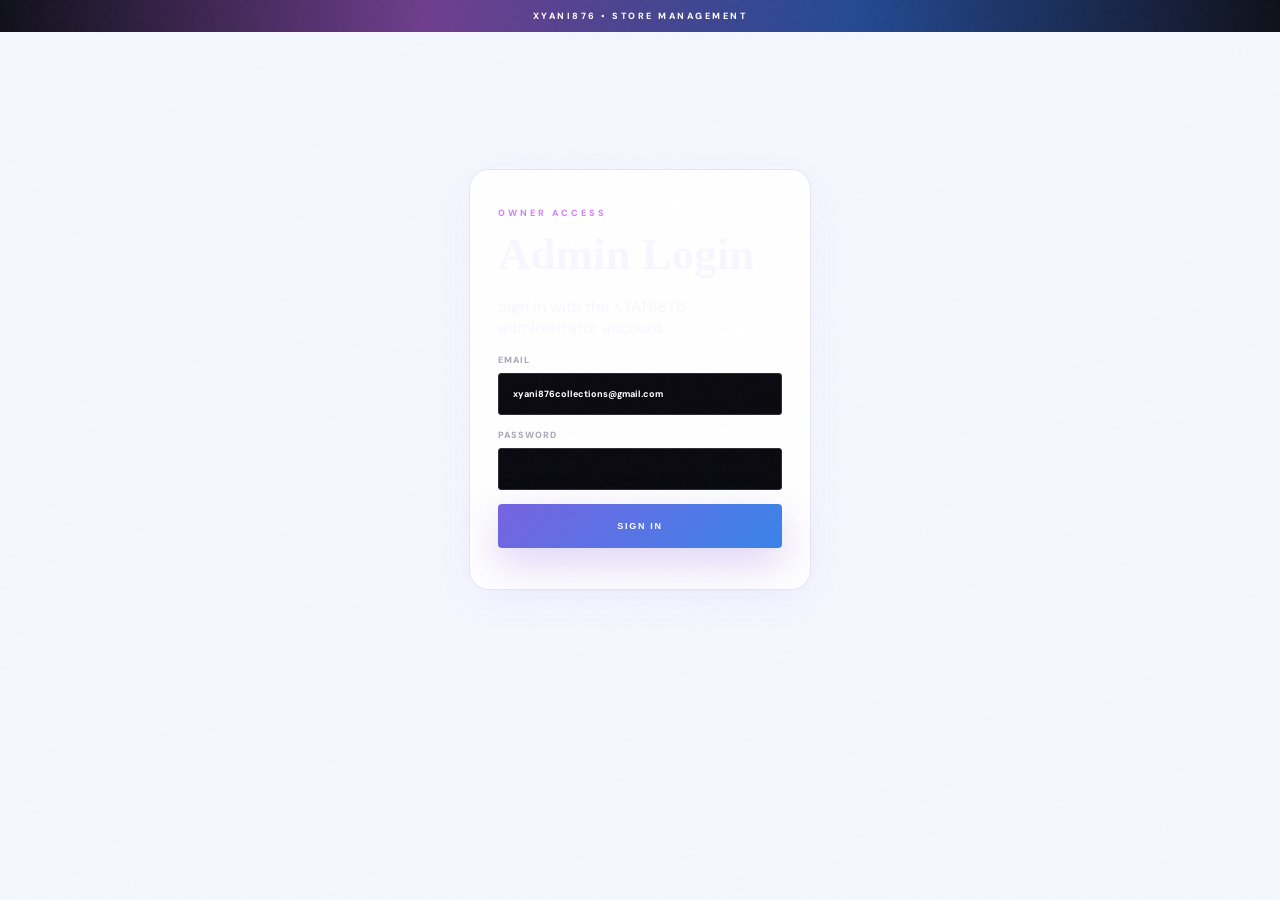
==== commit edd44951: "Add order date and removal controls to admin" ====
--- a/admin.html
+++ b/admin.html
@@ -1 +1 @@
-<!doctype html><html lang="en"><head><meta charset="utf-8"><meta name="viewport" content="width=device-width,initial-scale=1"><title>XYANI876 Store Admin</title><link rel="stylesheet" href="styles.css"><style>body{background:#f5f7ff}.admin{max-width:1250px;margin:auto;padding:45px 5vw}.adminbar{display:flex;justify-content:space-between;align-items:center;margin-bottom:35px}.admin h1{font:700 45px 'Playfair Display';margin:4px 0}.panel{background:#fff;padding:28px;margin:20px 0;border:1px solid #e4e6f4;border-radius:20px;box-shadow:0 12px 40px #5969cf0c}.stats{display:grid;grid-template-columns:repeat(3,1fr);gap:12px}.stat{background:linear-gradient(135deg,#171b39,#283461);color:#fff;padding:25px;border-radius:16px}.stat b{display:block;font:700 34px 'Playfair Display';color:#b7a7ff}.admin table{width:100%;border-collapse:collapse}.admin th,.admin td{text-align:left;padding:13px 8px;border-bottom:1px solid #eee;font-size:13px}.admin button{cursor:pointer}.pink{background:linear-gradient(135deg,#7663e1,#3984e9)!important}.danger{background:#fff;border:1px solid #ddd;padding:7px;border-radius:7px}.status{padding:5px 8px;background:#e9e4ff;font-size:10px;font-weight:800}.product-form{display:grid;grid-template-columns:2fr 1fr 1fr 1fr;gap:10px}.product-form label{margin:0}.image-field{grid-column:1/-1;background:#f5f4ff;border:1px dashed #9b8de8;border-radius:15px;padding:18px}.image-field input{background:#fff}.preview-wrap{display:none;margin-top:14px;align-items:center;gap:15px}.preview-wrap.show{display:flex}.preview-wrap img{width:110px;height:110px;object-fit:cover;border-radius:14px;border:1px solid #ddd}.upload-note{font-size:11px;color:#69708d;font-weight:500}.product-thumb{width:48px;height:48px;object-fit:cover;border-radius:9px;vertical-align:middle;margin-right:10px;background:#ede9fe}.orders .order{border:1px solid #eee;margin:12px 0;padding:18px;border-radius:12px}.order-head{display:flex;justify-content:space-between;gap:10px}.order-items{font-size:12px;color:#555}.order select{width:auto}.login{max-width:470px;margin:8vh auto}.hidden-admin{display:none}.session{display:flex;gap:12px;align-items:center;flex-wrap:wrap}.error{color:#b0004f;font-size:13px}@media(max-width:700px){.stats,.product-form{grid-template-columns:1fr}.image-field{grid-column:1}.tablewrap{overflow:auto}.adminbar{align-items:start;gap:20px;flex-direction:column}}</style></head><body><div class="announcement">XYANI876 • STORE MANAGEMENT</div><section id="loginView" class="admin login"><div class="panel"><p class="eyebrow">OWNER ACCESS</p><h1>Admin Login</h1><p>Sign in with the XYANI876 administrator account.</p><form id="loginForm"><label>Email<input name="email" type="email" value="xyani876collections@gmail.com" required></label><label>Password<input name="password" type="password" required></label><button class="btn pink wide" type="submit">SIGN IN</button><p id="loginError" class="error"></p></form></div></section><div id="adminView" class="admin hidden-admin"><div class="adminbar"><div><p class="eyebrow">PRIVATE STORE TOOLS</p><h1>Admin Dashboard</h1><div class="session"><small id="adminEmail"></small><button id="logout" class="danger">Sign out</button></div></div><a class="btn" href="index.html">VIEW STORE →</a></div><div class="stats"><div class="stat"><small>PRODUCTS</small><b id="productStat">0</b></div><div class="stat"><small>NEW ORDERS</small><b id="orderStat">0</b></div><div class="stat"><small>ORDER VALUE</small><b id="valueStat">J$0</b></div></div><section class="panel"><p class="eyebrow">LIVE INVENTORY</p><h2>Products</h2><form id="productForm" class="product-form"><label>Product name<input name="name" required></label><label>Price JMD<input name="price" type="number" min="0" required></label><label>Category<select name="category"><option>Bags</option><option>Accessories</option></select></label><label>Stock<input name="stock" type="number" min="0" required></label><label class="image-field">Product photo<input id="productImage" name="photo" type="file" accept="image/jpeg,image/png,image/webp"><span class="upload-note">Choose a JPG, PNG or WebP photo from your phone or computer. Maximum 5 MB.</span><div id="imagePreview" class="preview-wrap"><img id="previewImg" alt="Product preview"><span>Photo ready to upload ✓</span></div></label><label style="grid-column:1/-1">Or use an Image URL (optional)<input name="image" placeholder="https://..."></label><button class="btn pink" type="submit">+ ADD PRODUCT</button></form><div class="tablewrap"><table><thead><tr><th>Product</th><th>Price</th><th>Category</th><th>Stock</th><th>Availability</th><th></th></tr></thead><tbody id="productRows"></tbody></table></div></section><section class="panel orders"><p class="eyebrow">LIVE FULFILMENT</p><h2>Orders</h2><div id="orders"></div></section></div><script src="admin.js?v=20261001-uploads1"></script></body></html>+<!doctype html><html lang="en"><head><meta charset="utf-8"><meta name="viewport" content="width=device-width,initial-scale=1"><title>XYANI876 Store Admin</title><link rel="stylesheet" href="styles.css"><style>body{background:#f5f7ff}.admin{max-width:1250px;margin:auto;padding:45px 5vw}.adminbar{display:flex;justify-content:space-between;align-items:center;margin-bottom:35px}.admin h1{font:700 45px 'Playfair Display';margin:4px 0}.panel{background:#fff;padding:28px;margin:20px 0;border:1px solid #e4e6f4;border-radius:20px;box-shadow:0 12px 40px #5969cf0c}.stats{display:grid;grid-template-columns:repeat(3,1fr);gap:12px}.stat{background:linear-gradient(135deg,#171b39,#283461);color:#fff;padding:25px;border-radius:16px}.stat b{display:block;font:700 34px 'Playfair Display';color:#b7a7ff}.admin table{width:100%;border-collapse:collapse}.admin th,.admin td{text-align:left;padding:13px 8px;border-bottom:1px solid #eee;font-size:13px}.admin button{cursor:pointer}.pink{background:linear-gradient(135deg,#7663e1,#3984e9)!important}.danger{background:#fff;border:1px solid #ddd;padding:7px;border-radius:7px}.order-delete{background:#fff1f3;border:1px solid #ffc9d1;color:#a5142c;padding:8px 12px;border-radius:8px;font-weight:800}.status{padding:5px 8px;background:#e9e4ff;font-size:10px;font-weight:800}.product-form{display:grid;grid-template-columns:2fr 1fr 1fr 1fr;gap:10px}.product-form label{margin:0}.image-field{grid-column:1/-1;background:#f5f4ff;border:1px dashed #9b8de8;border-radius:15px;padding:18px}.image-field input{background:#fff}.preview-wrap{display:none;margin-top:14px;align-items:center;gap:15px}.preview-wrap.show{display:flex}.preview-wrap img{width:110px;height:110px;object-fit:cover;border-radius:14px;border:1px solid #ddd}.upload-note{font-size:11px;color:#69708d;font-weight:500}.product-thumb{width:48px;height:48px;object-fit:cover;border-radius:9px;vertical-align:middle;margin-right:10px;background:#ede9fe}.orders .order{border:1px solid #eee;margin:12px 0;padding:18px;border-radius:12px}.order-head{display:flex;justify-content:space-between;gap:10px}.order-date{display:inline-block;margin:7px 0 2px;padding:6px 9px;background:#f1efff;border-radius:7px;color:#4d438e;font-size:11px;font-weight:800}.order-items{font-size:12px;color:#555}.order-actions{display:flex;justify-content:space-between;align-items:end;gap:14px;margin-top:12px}.order select{width:auto}.login{max-width:470px;margin:8vh auto}.hidden-admin{display:none}.session{display:flex;gap:12px;align-items:center;flex-wrap:wrap}.error{color:#b0004f;font-size:13px}@media(max-width:700px){.stats,.product-form{grid-template-columns:1fr}.image-field{grid-column:1}.tablewrap{overflow:auto}.adminbar{align-items:start;gap:20px;flex-direction:column}.order-head,.order-actions{flex-direction:column;align-items:flex-start}}</style></head><body><div class="announcement">XYANI876 • STORE MANAGEMENT</div><section id="loginView" class="admin login"><div class="panel"><p class="eyebrow">OWNER ACCESS</p><h1>Admin Login</h1><p>Sign in with the XYANI876 administrator account.</p><form id="loginForm"><label>Email<input name="email" type="email" value="xyani876collections@gmail.com" required></label><label>Password<input name="password" type="password" required></label><button class="btn pink wide" type="submit">SIGN IN</button><p id="loginError" class="error"></p></form></div></section><div id="adminView" class="admin hidden-admin"><div class="adminbar"><div><p class="eyebrow">PRIVATE STORE TOOLS</p><h1>Admin Dashboard</h1><div class="session"><small id="adminEmail"></small><button id="logout" class="danger">Sign out</button></div></div><a class="btn" href="index.html">VIEW STORE →</a></div><div class="stats"><div class="stat"><small>PRODUCTS</small><b id="productStat">0</b></div><div class="stat"><small>NEW ORDERS</small><b id="orderStat">0</b></div><div class="stat"><small>ORDER VALUE</small><b id="valueStat">J$0</b></div></div><section class="panel"><p class="eyebrow">LIVE INVENTORY</p><h2>Products</h2><form id="productForm" class="product-form"><label>Product name<input name="name" required></label><label>Price JMD<input name="price" type="number" min="0" required></label><label>Category<select name="category"><option>Bags</option><option>Accessories</option></select></label><label>Stock<input name="stock" type="number" min="0" required></label><label class="image-field">Product photo<input id="productImage" name="photo" type="file" accept="image/jpeg,image/png,image/webp"><span class="upload-note">Choose a JPG, PNG or WebP photo from your phone or computer. Maximum 5 MB.</span><div id="imagePreview" class="preview-wrap"><img id="previewImg" alt="Product preview"><span>Photo ready to upload ✓</span></div></label><label style="grid-column:1/-1">Or use an Image URL (optional)<input name="image" placeholder="https://..."></label><button class="btn pink" type="submit">+ ADD PRODUCT</button></form><div class="tablewrap"><table><thead><tr><th>Product</th><th>Price</th><th>Category</th><th>Stock</th><th>Availability</th><th></th></tr></thead><tbody id="productRows"></tbody></table></div></section><section class="panel orders"><p class="eyebrow">LIVE FULFILMENT</p><h2>Orders</h2><div id="orders"></div></section></div><script src="admin.js?v=20261002-orders2"></script></body></html>
--- a/styles.css
+++ b/styles.css
@@ -1 +1 @@
-@import url('https://fonts.googleapis.com/css2?family=DM+Sans:wght@400;500;600;700;800&family=Playfair+Display:ital,wght@0,700;1,700&display=swap');:root{--ink:#11152b;--muted:#69708d;--lav:#a78bfa;--lav2:#ddd6fe;--blue:#3b82f6;--blue2:#bfdbfe;--ice:#f6f8ff;--line:#e5e7f3;--glass:rgba(255,255,255,.78)}*{box-sizing:border-box}html{scroll-behavior:smooth}body{margin:0;background:var(--ice);color:var(--ink);font-family:'DM Sans',sans-serif}.announcement{background:linear-gradient(90deg,#6d5dfc,#3b82f6);color:#fff;text-align:center;padding:10px;font-size:10px;font-weight:800;letter-spacing:2px}header{height:78px;display:flex;align-items:center;justify-content:space-between;padding:0 6vw;border-bottom:1px solid rgba(226,229,244,.8);background:rgba(248,250,255,.82);backdrop-filter:blur(22px);position:sticky;top:0;z-index:20}.brand{text-decoration:none;color:var(--ink);display:flex;flex-direction:column;line-height:.9}.brand span{font-family:'Playfair Display';font-style:italic;font-size:25px}.brand small{font-size:8px;letter-spacing:5px;color:#6d5dfc;margin-top:8px}nav{display:flex;gap:34px}nav a,footer a{color:inherit;text-decoration:none;font-size:12px;font-weight:700}.iconbtn{border:1px solid var(--line);background:#fff;border-radius:99px;padding:10px 17px;font-weight:800;box-shadow:0 6px 20px #6d5dfc12}.iconbtn b{background:linear-gradient(135deg,var(--lav),var(--blue));color:#fff;border-radius:50%;padding:3px 7px;margin-left:5px}.hero{min-height:680px;display:grid;grid-template-columns:1.05fr .95fr;overflow:hidden;background:radial-gradient(circle at 80% 30%,#c4b5fd 0,transparent 28%),radial-gradient(circle at 92% 80%,#93c5fd 0,transparent 30%),linear-gradient(135deg,#fafaff,#eef4ff);position:relative}.hero:after{content:'';position:absolute;inset:0;background-image:linear-gradient(#7c8bc30b 1px,transparent 1px),linear-gradient(90deg,#7c8bc30b 1px,transparent 1px);background-size:40px 40px;mask-image:linear-gradient(to right,transparent,#000)}.hero-copy{padding:125px 8vw;z-index:2}.eyebrow{font-size:10px;font-weight:800;letter-spacing:2.8px;color:#6556d9}.hero h1{font-family:'Playfair Display';font-size:clamp(64px,8vw,116px);line-height:.82;margin:24px 0 38px;letter-spacing:-5px}.hero h1 em{background:linear-gradient(100deg,#8066e8,#3388ee);-webkit-background-clip:text;color:transparent}.hero-copy>p:not(.eyebrow){max-width:490px;font-size:16px;line-height:1.8;color:var(--muted)}.btn{display:inline-block;background:linear-gradient(135deg,#7462df,#347fe7);color:#fff;text-decoration:none;border:0;border-radius:12px;padding:16px 24px;font-weight:800;font-size:11px;letter-spacing:1.2px;cursor:pointer;box-shadow:0 12px 30px #5369e536;transition:.2s}.btn:hover{transform:translateY(-2px);box-shadow:0 16px 35px #5369e54c}.hero-art{display:flex;align-items:center;justify-content:center;position:relative;z-index:2}.orb{width:470px;height:470px;border-radius:42% 58% 58% 42%/48% 40% 60% 52%;background:linear-gradient(145deg,#c4b5fd,#60a5fa);filter:saturate(.9);box-shadow:0 45px 100px #5969cf40;animation:float 6s ease-in-out infinite}@keyframes float{50%{transform:translateY(-12px) rotate(3deg)}}.bag-graphic{width:285px;height:230px;border-radius:32px 32px 65px 65px;background:linear-gradient(145deg,#171a35,#272d59);color:#b9a8ff;position:absolute;display:flex;align-items:center;justify-content:center;font:italic 78px 'Playfair Display';box-shadow:0 35px 65px #28305f55;transform:rotate(-7deg)}.bag-graphic:before{content:'';position:absolute;width:140px;height:85px;border:17px solid #1b1f3e;border-bottom:0;border-radius:90px 90px 0 0;top:-76px}.float-tag{position:absolute;right:8%;top:18%;background:rgba(255,255,255,.9);backdrop-filter:blur(12px);border:1px solid #fff;border-radius:50%;width:108px;height:108px;display:flex;align-items:center;justify-content:center;text-align:center;font-weight:900;font-size:11px;box-shadow:0 15px 35px #5369e525}.ticker{background:linear-gradient(90deg,#7967e8,#3988ed);color:#fff;overflow:hidden;padding:14px 0;white-space:nowrap;font:italic 19px 'Playfair Display'}.ticker div{animation:move 18s linear infinite}@keyframes move{to{transform:translateX(-50%)}}.shop,.delivery,.feature,.about{padding:105px 7vw}.section-head{display:flex;align-items:end;justify-content:space-between;margin-bottom:45px}.section-head h2,.delivery h2,.feature h2,.about h2{font-family:'Playfair Display';font-size:clamp(38px,5vw,64px);margin:8px 0}.filters{display:flex;gap:8px}.chip{border:1px solid var(--line);border-radius:99px;padding:10px 17px;background:#fff;color:var(--ink);cursor:pointer}.chip.active{background:#1a1f3e;color:#fff;border-color:#1a1f3e}.product-grid{display:grid;grid-template-columns:repeat(4,1fr);gap:24px}.product-card{position:relative;background:#fff;border:1px solid #e9eaf5;border-radius:22px;overflow:hidden;box-shadow:0 12px 40px #5969cf0c;transition:.25s}.product-card:hover{transform:translateY(-5px);box-shadow:0 22px 50px #5969cf1d}.product-image{height:390px;background:linear-gradient(145deg,#eeeaff,#dbeafe);display:flex;align-items:center;justify-content:center;overflow:hidden;position:relative}.product-image img{width:100%;height:100%;object-fit:cover}.placeholder-bag{width:155px;height:122px;background:linear-gradient(145deg,#1b1f3e,#303866);border-radius:18px 18px 42px 42px;color:#b8a8ff;display:grid;place-items:center;font:italic 44px 'Playfair Display';box-shadow:0 22px 38px #30386640}.product-info{padding:18px}.product-info h3{font:700 20px 'Playfair Display';margin:0 0 7px}.product-info small{color:var(--muted)}.product-meta{display:flex;justify-content:space-between;align-items:center}.product-price{font-weight:800}.add{border:0;background:linear-gradient(135deg,#7663e1,#3984e9);color:#fff;border-radius:50%;width:39px;height:39px;font-size:20px;cursor:pointer;box-shadow:0 8px 18px #5369e535}.badge{position:absolute;top:12px;left:12px;background:rgba(255,255,255,.9);backdrop-filter:blur(8px);border-radius:99px;padding:7px 11px;font-size:9px;font-weight:900;letter-spacing:1px;z-index:2}.sold .product-image{filter:grayscale(.8);opacity:.62}.sold .add{background:#a8aec4;cursor:not-allowed}.feature{background:linear-gradient(135deg,#151936,#202950);color:#fff;display:grid;grid-template-columns:.8fr 1.2fr;gap:80px}.feature .eyebrow{color:#b9a8ff}.feature-grid{display:grid;grid-template-columns:repeat(3,1fr);gap:18px}.feature article{border-top:1px solid #4a527a;padding-top:25px}.feature article b{color:#9da7ff}.feature article h3{font-family:'Playfair Display';font-size:24px}.feature article p{color:#b9bfd5;line-height:1.7}.delivery{text-align:center;background:#f8faff}.delivery>h2{margin-bottom:50px}.delivery-cards{display:grid;grid-template-columns:repeat(3,1fr);gap:18px;text-align:left}.delivery-cards>div{background:rgba(255,255,255,.9);border:1px solid var(--line);border-radius:20px;padding:38px;min-height:220px;box-shadow:0 15px 40px #5369e50d}.delivery-cards span{font-size:30px}.delivery-cards h3{font-family:'Playfair Display';font-size:25px}.delivery-cards p{color:var(--muted);line-height:1.7}.about{background:linear-gradient(135deg,#e9e4ff,#dcecff);display:grid;grid-template-columns:.8fr 1.2fr;gap:8vw;align-items:center}.bigmark{font:italic 150px 'Playfair Display';background:linear-gradient(135deg,#765ee5,#3387ed);-webkit-background-clip:text;color:transparent;text-shadow:8px 10px 30px #5369e52a}.about p:not(.eyebrow){line-height:1.8;max-width:700px;color:#525a79}.textlink{color:#2f3980;font-weight:800;font-size:11px}footer{padding:45px 7vw;background:#12162f;color:#fff;display:flex;align-items:center;justify-content:space-between}.drawer{position:fixed;right:-480px;top:0;width:min(460px,100%);height:100vh;background:#fff;z-index:50;transition:.35s;padding:28px;display:flex;flex-direction:column;box-shadow:-20px 0 60px #11152b30}.drawer.open{right:0}.drawer-head{display:flex;justify-content:space-between;align-items:center;border-bottom:1px solid var(--line)}.drawer-head h2{font-family:'Playfair Display';font-size:35px}.drawer-head button,.modal-close{border:0;background:none;font-size:32px;cursor:pointer}.overlay{position:fixed;inset:0;background:#11152b99;backdrop-filter:blur(3px);z-index:40;opacity:0;pointer-events:none;transition:.3s}.overlay.open{opacity:1;pointer-events:auto}#cartItems{overflow:auto;flex:1}.cart-item{display:grid;grid-template-columns:70px 1fr auto;gap:14px;padding:18px 0;border-bottom:1px solid var(--line)}.cart-thumb{background:linear-gradient(145deg,#ede9fe,#dbeafe);height:70px;border-radius:12px;display:grid;place-items:center;font-family:'Playfair Display';font-weight:700}.cart-item h4{margin:5px 0}.cart-item small{color:var(--muted)}.remove{border:0;background:none;cursor:pointer}.cart-bottom{border-top:1px solid var(--line);padding-top:20px}.total{display:flex;justify-content:space-between;font-size:20px;margin-bottom:18px}.wide{width:100%}dialog{border:0;border-radius:24px;padding:0;width:min(720px,94%);max-height:92vh;overflow:auto;box-shadow:0 30px 100px #11152b55}dialog::backdrop{background:#11152bbb;backdrop-filter:blur(5px)}#checkoutContent{padding:40px}.modal-close{position:absolute;right:20px;top:15px}#checkoutContent h2{font:700 42px 'Playfair Display';margin:5px 0 25px}label{display:block;font-size:11px;font-weight:800;margin:14px 0}input,select,textarea{width:100%;margin-top:7px;padding:13px;border:1px solid var(--line);border-radius:10px;background:#fff;font:inherit;outline:none}input:focus,select:focus,textarea:focus{border-color:#8b7ce8;box-shadow:0 0 0 3px #8b7ce817}.two{display:grid;grid-template-columns:1fr 1fr;gap:12px}.hidden{display:none}.checkout-summary{background:#f0edff;border-radius:12px;padding:15px;margin:18px 0;font-size:13px}.fine{font-size:10px;color:var(--muted);line-height:1.5}.toast{position:fixed;bottom:25px;left:50%;transform:translate(-50%,100px);background:#171b39;color:#fff;padding:13px 20px;border-radius:99px;z-index:100;transition:.3s}.toast.show{transform:translate(-50%,0)}@media(max-width:900px){nav{display:none}.hero{grid-template-columns:1fr}.hero-copy{padding:75px 7vw 45px}.hero-art{height:430px}.orb{width:330px;height:330px}.bag-graphic{width:220px;height:180px}.product-grid{grid-template-columns:repeat(2,1fr)}.product-image{height:300px}.feature,.about{grid-template-columns:1fr}.feature-grid,.delivery-cards{grid-template-columns:1fr}.bigmark{font-size:100px}.section-head{align-items:start;flex-direction:column;gap:20px}footer{gap:25px;flex-direction:column;text-align:center}}@media(max-width:520px){header{height:68px}.hero h1{font-size:63px;letter-spacing:-4px}.hero-art{height:360px}.product-grid{gap:10px}.product-card{border-radius:15px}.product-image{height:235px}.product-info{padding:13px}.product-info h3{font-size:17px}.shop,.delivery,.feature,.about{padding:70px 5vw}.two{grid-template-columns:1fr}#checkoutContent{padding:30px 20px}.filters{overflow:auto;width:100%}}+@import url('https://fonts.googleapis.com/css2?family=DM+Sans:wght@400;500;600;700;800&family=Italiana&display=swap');:root{--ink:#f8f6ff;--dark:#07070b;--panel:#0e0e16;--panel2:#141320;--lav:#d77cff;--lav2:#a86cff;--blue:#668cff;--muted:#aaa6b8;--line:rgba(255,255,255,.1);--glow:rgba(210,105,255,.25)}*{box-sizing:border-box}html{scroll-behavior:smooth}body{margin:0;background:var(--dark);color:var(--ink);font-family:'DM Sans',sans-serif;overflow-x:hidden}body:before{content:'';position:fixed;inset:0;pointer-events:none;z-index:1000;opacity:.16;background-image:url("data:image/svg+xml,%3Csvg viewBox='0 0 180 180' xmlns='http://www.w3.org/2000/svg'%3E%3Cfilter id='n'%3E%3CfeTurbulence type='fractalNoise' baseFrequency='.9' numOctaves='4' stitchTiles='stitch'/%3E%3C/filter%3E%3Crect width='100%25' height='100%25' filter='url(%23n)' opacity='.12'/%3E%3C/svg%3E")}.announcement{background:linear-gradient(90deg,#10101a,#6f3e8e,#244a94,#10101a);color:#fff;text-align:center;padding:10px;font-size:9px;font-weight:800;letter-spacing:2.5px}.announcement span{color:#e4a1ff;margin:0 14px}header{height:88px;display:flex;align-items:center;justify-content:space-between;padding:0 5vw;border-bottom:1px solid var(--line);background:rgba(7,7,11,.8);backdrop-filter:blur(22px);position:sticky;top:0;z-index:20}.brand-logo{display:block;width:145px;height:72px;overflow:hidden}.brand-logo img{width:100%;height:100%;object-fit:cover;transform:scale(1.32)}nav{display:flex;gap:34px}nav a,footer a{color:#d9d5e5;text-decoration:none;font-size:10px;font-weight:700;letter-spacing:1.3px;text-transform:uppercase;transition:.2s}nav a:hover,footer a:hover{color:var(--lav)}.iconbtn{border:1px solid rgba(215,124,255,.35);background:rgba(255,255,255,.04);color:#fff;border-radius:99px;padding:11px 17px;font-size:10px;font-weight:800;letter-spacing:1px;box-shadow:0 0 30px rgba(210,105,255,.08)}.iconbtn b{background:linear-gradient(135deg,var(--lav),var(--blue));color:#fff;border-radius:50%;padding:3px 7px;margin-left:7px}.hero{min-height:760px;display:grid;grid-template-columns:1fr 1fr;overflow:hidden;background:radial-gradient(circle at 72% 30%,rgba(181,85,255,.13),transparent 25%),radial-gradient(circle at 92% 72%,rgba(70,117,255,.14),transparent 28%),#08080d;position:relative}.hero:before{content:'';position:absolute;inset:0;background-image:linear-gradient(rgba(255,255,255,.025) 1px,transparent 1px),linear-gradient(90deg,rgba(255,255,255,.025) 1px,transparent 1px);background-size:58px 58px;mask-image:linear-gradient(90deg,transparent,#000)}.hero-copy{padding:145px 3vw 90px 8vw;z-index:2}.eyebrow{font-size:9px;font-weight:800;letter-spacing:3px;color:#cf83f4}.hero h1{font-family:'Italiana',serif;font-size:clamp(70px,8vw,126px);font-weight:400;line-height:.82;margin:26px 0 35px;letter-spacing:-4px}.hero h1 em{font-style:italic;background:linear-gradient(100deg,#e591ff,#9c75ff,#669bff);-webkit-background-clip:text;color:transparent;text-shadow:0 0 50px rgba(206,112,255,.12)}.hero-copy>p:not(.eyebrow){max-width:500px;font-size:15px;line-height:1.8;color:var(--muted)}.hero-actions{display:flex;align-items:center;gap:24px;margin-top:36px}.btn{display:inline-block;background:linear-gradient(110deg,#b85be6,#6b6df0,#3979d9);color:#fff;text-decoration:none;border:0;border-radius:4px;padding:17px 25px;font-weight:800;font-size:9px;letter-spacing:1.7px;cursor:pointer;box-shadow:0 15px 40px rgba(116,77,223,.25);transition:.25s}.btn:hover{transform:translateY(-2px);filter:brightness(1.12);box-shadow:0 18px 50px rgba(187,91,230,.32)}.ghost-btn{color:#dcd8e7;text-decoration:none;font-size:9px;font-weight:800;letter-spacing:1.5px;border-bottom:1px solid #6f687c;padding-bottom:6px}.hero-proof{display:flex;gap:28px;margin-top:75px;padding-top:22px;border-top:1px solid var(--line);max-width:560px}.hero-proof span{color:#8e899d;font-size:9px;text-transform:uppercase;letter-spacing:1px}.hero-proof b{color:#d27af5;margin-right:7px}.hero-art{display:flex;align-items:center;justify-content:center;position:relative;z-index:2;min-height:650px}.glow{position:absolute;border-radius:50%;filter:blur(80px)}.glow-one{width:300px;height:300px;background:#b451e9;opacity:.2}.glow-two{width:260px;height:260px;background:#3977f0;opacity:.16;transform:translate(150px,160px)}.logo-stage{width:min(540px,80%);aspect-ratio:1;position:relative;display:grid;place-items:center;border:1px solid rgba(218,128,255,.16);border-radius:50%;box-shadow:inset 0 0 90px rgba(194,87,255,.05),0 0 120px rgba(77,96,255,.07)}.logo-stage:before,.logo-stage:after{content:'';position:absolute;border:1px solid rgba(255,255,255,.06);border-radius:50%}.logo-stage:before{inset:7%}.logo-stage:after{inset:18%}.logo-stage img{width:82%;height:82%;object-fit:cover;border-radius:50%;position:relative;z-index:2;filter:drop-shadow(0 0 25px rgba(216,103,255,.25))}.logo-ring{position:absolute;inset:-1px;border-radius:50%;border-top:1px solid #d778ff;border-right:1px solid transparent;animation:spin 12s linear infinite}@keyframes spin{to{transform:rotate(360deg)}}.float-tag{position:absolute;right:9%;top:19%;background:rgba(12,12,20,.82);backdrop-filter:blur(14px);border:1px solid rgba(220,133,255,.3);border-radius:50%;width:104px;height:104px;display:flex;align-items:center;justify-content:center;text-align:center;font-weight:800;font-size:9px;letter-spacing:1.5px;box-shadow:0 15px 45px rgba(165,80,255,.15)}.micro-card{position:absolute;left:3%;bottom:19%;font-size:9px;line-height:1.7;letter-spacing:2px;color:#777286;border-left:1px solid #c36cf0;padding-left:15px}.micro-card b{color:#fff;font-size:18px}.ticker{background:linear-gradient(90deg,#1c1122,#713c89,#244579,#1c1122);color:#fff;overflow:hidden;padding:13px 0;white-space:nowrap;font:15px 'Italiana',serif;letter-spacing:2px}.ticker div{animation:move 22s linear infinite}@keyframes move{to{transform:translateX(-50%)}}.shop,.delivery,.feature,.about{padding:115px 7vw}.shop{background:#f7f5fa;color:#17141d}.section-head{display:flex;align-items:end;justify-content:space-between;margin-bottom:50px}.section-head h2,.delivery h2,.feature h2,.about h2{font-family:'Italiana',serif;font-weight:400;font-size:clamp(42px,5vw,68px);margin:8px 0}.section-sub{color:#77717e;font-size:13px}.filters{display:flex;gap:8px}.chip{border:1px solid #ddd8e1;border-radius:99px;padding:10px 18px;background:transparent;color:#211c26;cursor:pointer;font-size:10px;text-transform:uppercase;letter-spacing:1px}.chip.active{background:#15121a;color:#fff;border-color:#15121a}.product-grid{display:grid;grid-template-columns:repeat(4,1fr);gap:18px}.product-card{position:relative;background:#fff;border:1px solid #ebe6ee;border-radius:3px;overflow:hidden;box-shadow:0 12px 35px rgba(52,37,63,.05);transition:.3s}.product-card:hover{transform:translateY(-7px);box-shadow:0 22px 50px rgba(68,42,87,.13)}.product-image{height:390px;background:linear-gradient(145deg,#eee8f3,#e3e8f5);display:flex;align-items:center;justify-content:center;overflow:hidden;position:relative}.product-image img{width:100%;height:100%;object-fit:cover;transition:.5s}.product-card:hover .product-image img{transform:scale(1.035)}.placeholder-bag{width:155px;height:122px;background:linear-gradient(145deg,#17131d,#33223e);border-radius:18px 18px 42px 42px;color:#d28af0;display:grid;place-items:center;font:italic 44px 'Italiana',serif;box-shadow:0 22px 38px rgba(48,31,57,.25)}.product-info{padding:19px}.product-info h3{font:400 21px 'Italiana',serif;margin:0 0 8px}.product-info small{color:#827b87;font-size:10px}.product-meta{display:flex;justify-content:space-between;align-items:center}.product-price{font-weight:800;font-size:13px}.add{border:0;background:linear-gradient(135deg,#b65ae1,#5477e8);color:#fff;border-radius:50%;width:39px;height:39px;font-size:20px;cursor:pointer;box-shadow:0 8px 18px rgba(111,74,193,.22)}.badge{position:absolute;top:12px;left:12px;background:rgba(10,8,13,.86);color:#fff;backdrop-filter:blur(8px);border-radius:2px;padding:7px 11px;font-size:8px;font-weight:900;letter-spacing:1.3px;z-index:2}.sold .product-image{filter:grayscale(.8);opacity:.62}.sold .add{background:#aaa;cursor:not-allowed}.feature{background:radial-gradient(circle at 0 50%,rgba(184,79,229,.13),transparent 28%),#0b0b11;color:#fff;display:grid;grid-template-columns:.75fr 1.25fr;gap:80px}.feature>div:first-child>p:last-child{color:#8f8a99;line-height:1.8;max-width:430px}.feature-grid{display:grid;grid-template-columns:repeat(3,1fr);gap:18px}.feature article{border-top:1px solid rgba(255,255,255,.15);padding:27px 8px 10px 0}.feature article b{color:#cf79f0;font-size:10px}.feature article h3{font-family:'Italiana',serif;font-weight:400;font-size:27px}.feature article p{color:#9792a1;line-height:1.7;font-size:12px}.delivery{background:#111019}.delivery-intro{text-align:center;margin-bottom:50px}.delivery-intro>p:last-child{color:#817c8b}.delivery-cards{display:grid;grid-template-columns:repeat(3,1fr);gap:1px;background:rgba(255,255,255,.1)}.delivery-cards>div{background:#111019;padding:42px;min-height:240px;transition:.25s}.delivery-cards>div:hover{background:#171521}.delivery-cards span{color:#d77cff;font-size:10px;letter-spacing:2px}.delivery-cards h3{font-family:'Italiana',serif;font-weight:400;font-size:27px}.delivery-cards p{color:#8f8a99;line-height:1.7;font-size:12px}.about{background:linear-gradient(135deg,#17111d,#0b0c15);display:grid;grid-template-columns:.8fr 1.2fr;gap:8vw;align-items:center}.about-logo{border:1px solid rgba(215,124,255,.15);padding:20px;position:relative}.about-logo:after{content:'';position:absolute;inset:10%;background:#bd59ef;filter:blur(70px);opacity:.1}.about-logo img{width:100%;display:block;position:relative;z-index:2}.about p:not(.eyebrow){line-height:1.8;max-width:700px;color:#9a94a3}.textlink{color:#d989f7;font-weight:800;font-size:9px;letter-spacing:1.5px;text-decoration:none}footer{padding:35px 7vw;background:#050508;color:#fff;display:flex;align-items:center;justify-content:space-between;border-top:1px solid var(--line)}.footer-logo{width:110px;height:65px;overflow:hidden}.footer-logo img{width:100%;height:100%;object-fit:cover;transform:scale(1.25)}footer p{font-size:10px;color:#716d78}footer>div{display:flex;gap:24px}.drawer{position:fixed;right:-480px;top:0;width:min(460px,100%);height:100vh;background:#0e0e14;color:#fff;z-index:50;transition:.35s;padding:28px;display:flex;flex-direction:column;box-shadow:-20px 0 70px #0008;border-left:1px solid var(--line)}.drawer.open{right:0}.drawer-head{display:flex;justify-content:space-between;align-items:center;border-bottom:1px solid var(--line)}.drawer-head h2{font:400 38px 'Italiana',serif;margin:5px 0 22px}.drawer-head button,.modal-close{border:0;background:none;color:inherit;font-size:32px;cursor:pointer}.overlay{position:fixed;inset:0;background:#030306cc;backdrop-filter:blur(7px);z-index:40;opacity:0;pointer-events:none;transition:.3s}.overlay.open{opacity:1;pointer-events:auto}#cartItems{overflow:auto;flex:1}.cart-item{display:grid;grid-template-columns:70px 1fr auto;gap:14px;padding:18px 0;border-bottom:1px solid var(--line)}.cart-thumb{background:linear-gradient(145deg,#211725,#171b2d);height:70px;border-radius:3px;display:grid;place-items:center;font-family:'Italiana',serif;color:#d986fa}.cart-item h4{margin:5px 0}.cart-item small{color:#8d8895}.remove{border:0;background:none;color:#aaa;cursor:pointer}.cart-bottom{border-top:1px solid var(--line);padding-top:20px}.total{display:flex;justify-content:space-between;font-size:20px;margin-bottom:18px}.wide{width:100%}dialog{border:1px solid rgba(215,124,255,.18);border-radius:8px;padding:0;width:min(720px,94%);max-height:92vh;overflow:auto;background:#111018;color:#fff;box-shadow:0 30px 120px #000}dialog::backdrop{background:#030306d9;backdrop-filter:blur(8px)}#checkoutContent{padding:42px}.modal-close{position:absolute;right:20px;top:15px}#checkoutContent h2{font:400 45px 'Italiana',serif;margin:6px 0 25px}label{display:block;font-size:9px;font-weight:800;letter-spacing:1px;text-transform:uppercase;margin:14px 0;color:#aaa5b3}input,select,textarea{width:100%;margin-top:7px;padding:14px;border:1px solid #302d38;border-radius:3px;background:#0a0a10;color:#fff;font:inherit;outline:none}input:focus,select:focus,textarea:focus{border-color:#c86bef;box-shadow:0 0 0 3px rgba(200,107,239,.08)}.two{display:grid;grid-template-columns:1fr 1fr;gap:12px}.hidden{display:none}.checkout-summary{background:#1a1520;border:1px solid #2b2232;border-radius:3px;padding:16px;margin:18px 0;font-size:13px}.fine{font-size:9px;color:#77717f;line-height:1.5}.toast{position:fixed;bottom:25px;left:50%;transform:translate(-50%,100px);background:#17111e;color:#fff;border:1px solid rgba(215,124,255,.25);padding:13px 20px;border-radius:99px;z-index:100;transition:.3s}.toast.show{transform:translate(-50%,0)}@media(max-width:900px){nav{display:none}.hero{grid-template-columns:1fr}.hero-copy{padding:85px 7vw 50px}.hero-art{min-height:520px}.logo-stage{width:430px}.product-grid{grid-template-columns:repeat(2,1fr)}.product-image{height:300px}.feature,.about{grid-template-columns:1fr}.feature-grid,.delivery-cards{grid-template-columns:1fr}.delivery-cards{gap:1px}.section-head{align-items:start;flex-direction:column;gap:20px}footer{gap:25px;flex-direction:column;text-align:center}}@media(max-width:520px){header{height:72px}.brand-logo{width:115px;height:60px}.hero h1{font-size:65px;letter-spacing:-3px}.hero-copy{padding-top:70px}.hero-actions{align-items:flex-start;flex-direction:column}.hero-proof{gap:14px;flex-wrap:wrap;margin-top:50px}.hero-art{min-height:390px}.logo-stage{width:320px}.float-tag{width:80px;height:80px;right:3%}.micro-card{left:5%;bottom:8%}.product-grid{gap:8px}.product-card{border-radius:2px}.product-image{height:235px}.product-info{padding:13px}.product-info h3{font-size:18px}.shop,.delivery,.feature,.about{padding:75px 5vw}.two{grid-template-columns:1fr}#checkoutContent{padding:32px 20px}.filters{overflow:auto;width:100%}}
